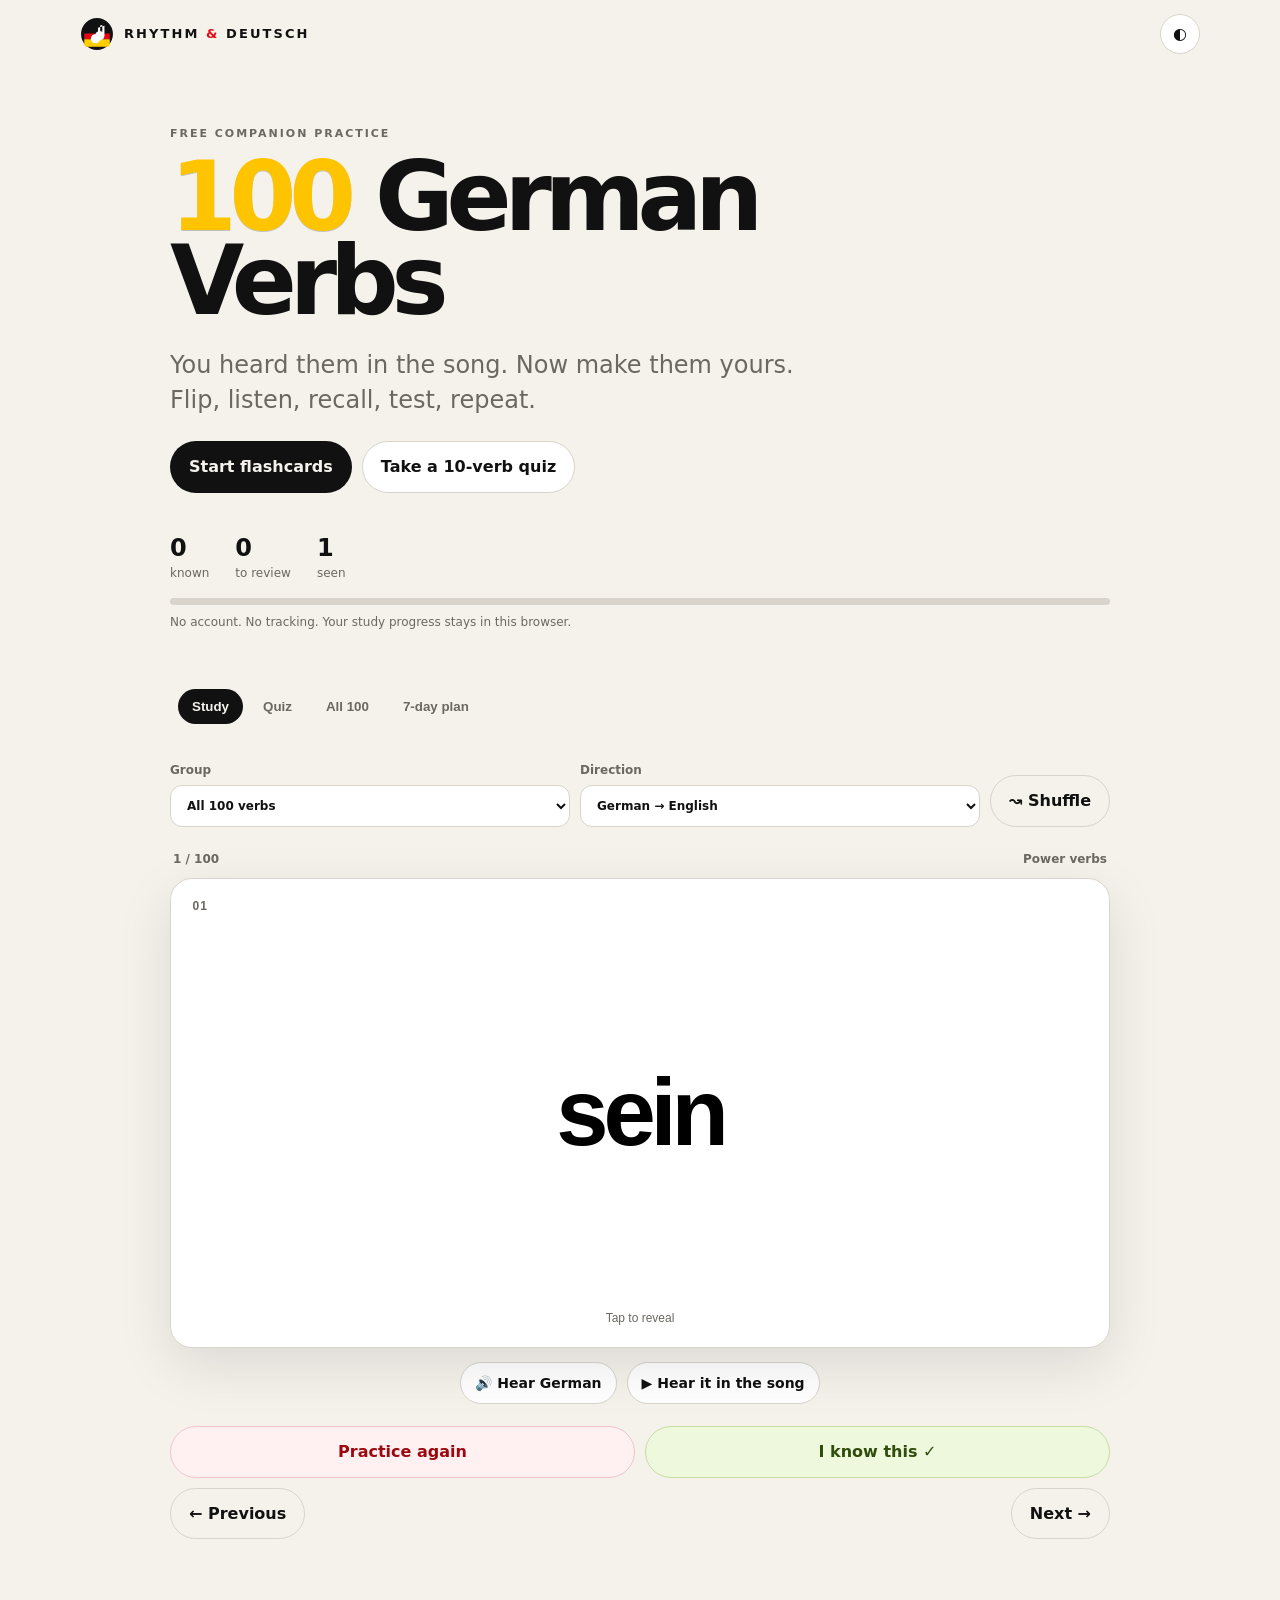
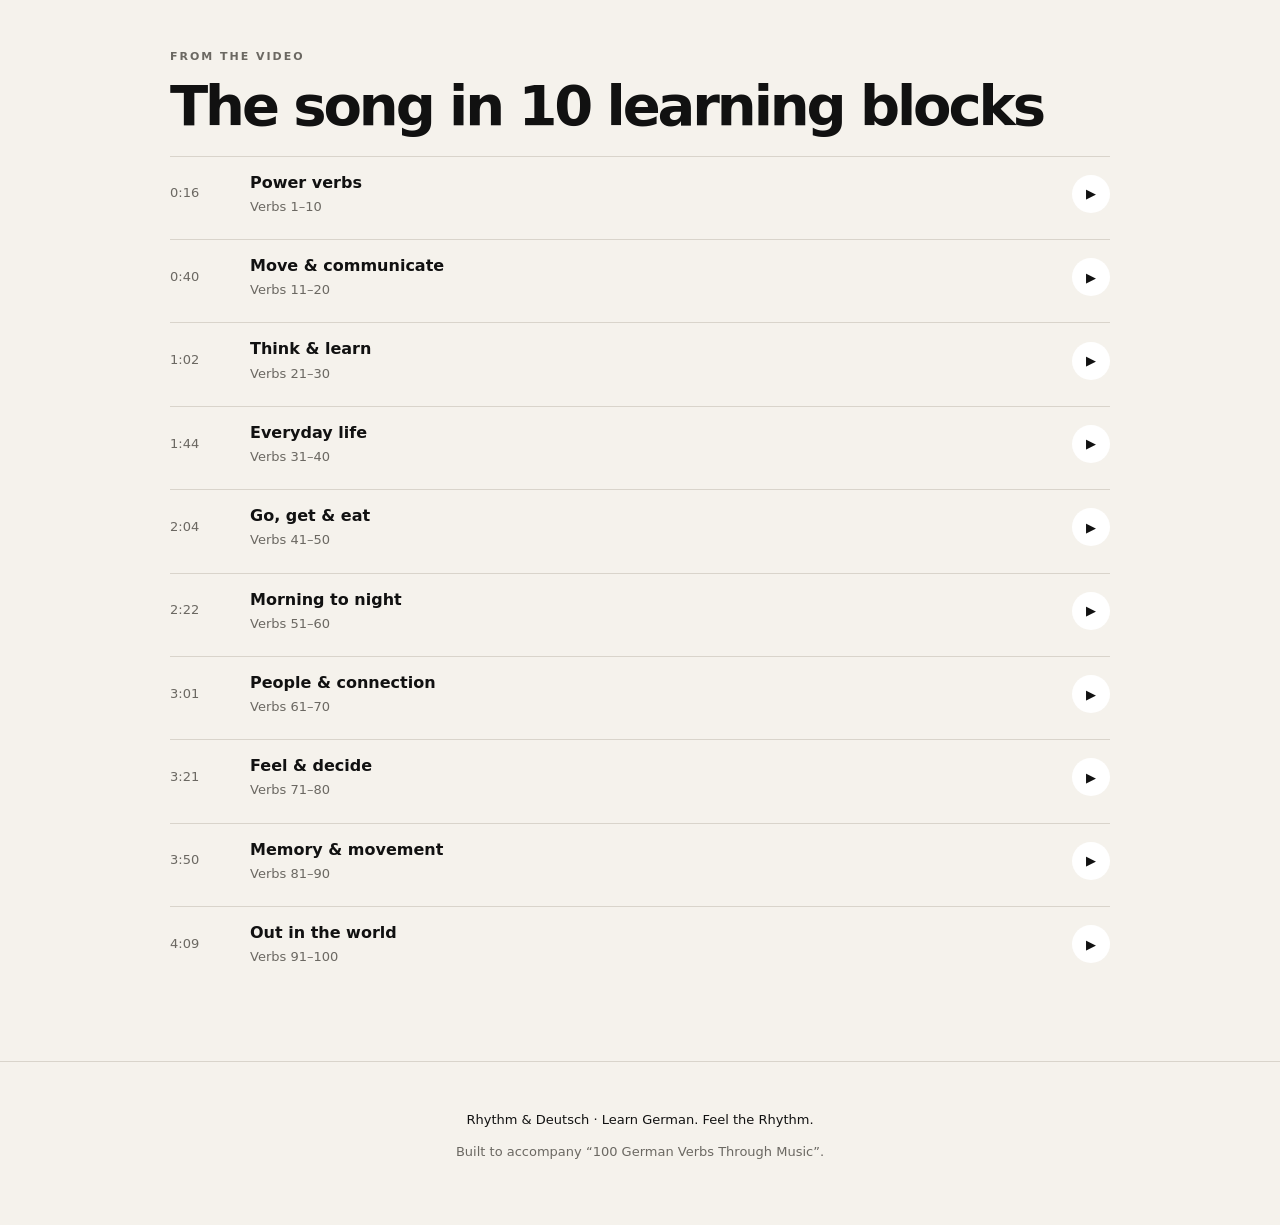
==== 100-verbs/index.html @ 390407d1 "Publish 100 German Verbs companion" ====
<!doctype html><meta charset="utf-8"><meta name="viewport" content="width=device-width,initial-scale=1"><title>100 German Verbs — Rhythm & Deutsch</title><script>const b="H4sIAF1SuGoC/+193XLbSJbmvZ8im64qkm2QIkhKokiTXv/IZU/bLrelqo4et2IMEkkSJRBgAaAkWsWIupqLvZrY7tiNieiJvunYR+i9qav1m/gJ9hH2nJOJX2ZCtDSxV9vVVSKAzJN5Ms/Pd04mkA9/Y/uTaL3kbB4t3NG9h/iHuZY3G1a4V8Eb3LJH9xh7uOCRxSZzKwh5NKysommjV2F76SPPWvBh5cLhl0s/iCps4nsR96DopWNH86HNL5wJb9CF4XhO5FhuI5xYLh+aRlyrMXWi4cS/4IGCdDTnC96Y+K4fZKjfN+l/ivI2DyeBs4wc38uUfx5wDleLpeXBA7YMrEkEHWNTP2Dv5utovmDfsGd8FYWTOfv8y1+Y2WoxHoZQGXrMvuXBwvIY9HAcsmge+KvZnC1WoTNpxl2InMjlI6wmC/9AhZFWsYGHe6IwVgujNf661w98P7puNMaz/v3p/rTNJ4NGI1wFU2vC4c50CpeOd95HxuHnYhVxu3//YHzQO2jDdYBXvNMam4dwNfNdGytNuq0WXLqOBzTsI7s7GSPVuWX7l/0WM3vLK7a/D/8JZmOr1jLwn6bZqiNBy3ZWYb/dXl5t7r23rchq0EzAAFvBeeVMdrVl4z/ZrpqH+E/c2+nhtEusyA5blrV/ZCd96nQ6N3eoc1Df3Pvt9di/aoTOR8eb9cd+YPOgAXc2KLnXMOO+6zbGfG5dOH7QDxcwmPPN2LfX1wsrmDlevzUYW5PzGcycZ/cvrKCG/a8PSK7kNXS4PpiCxDSm1sJx1/2XIDyBsXIaoeWFjZAHztQI12HEF42VYzSs5dLlDXHDeAIMnb+2Jid0+RyoGJUTPvM5+/5lxUgJDJDxxpw7s3nUN5vd/U0znHPXvSYV6S8cr3bUbS2vDNCRSQ3E6WvWYG0Yl3p9IFiBftLgWavIh8pOhOQsGI9rSfUASg9sJ1y61ro/dfnVwHKdGdSDjoX9CUeuBj+uwsiZrhtSQ/rhEmYPRjC65NwbpJ0xzXZpb2Q3xoHl2dc3NTqzln0TyA0ifhU1bD7xAwsVte/5HtfMBUw575sdqESXl4LHHgi2yyMg2sCeo1A0zQO+kD1h4+ssNdCOunzSgG6fy8HudIGqHDT6LeVKyv5+6+uBP/6RT8hA9clAbZoOjFhjvIoi3zOas7kfRkYzBE480Iu10VwGzoJ+BBzNm9E89/xL7xr73ne8OYhANJisghD6tvQdHJUcyWvRhb4JOhD6rmMzwQHOeH1bhKXWKeRYcIiSFHNIv7c43DShT/710rJtHMR91MAW68CfTZOv+TjwL69zA7+vGPgeX2QnCzofS0cLiNHkZTtItqC+mZvXaaWJay2WtS60a5jmxaVxdABCllOWZq9XbLnRbB3uQ9uJji+sK+Fr+oc9YBeaYE00hjlpwBt1IYKp5SG2s1anXRdDAxqyXG91FC2V0YF+trvYz7Tdg/2Wktu4j1ietSRpdEK+FxpNa2U7mUvUCm+WXnvWRXyR17FEofCqcRnAJf5nk4phRjSlsOYE02gKuUMBO7/OS8fR0RFQjiUDZ5EM9JYebolsBIoGUxSA0qs1nW6SfZCWIenw9ZaIkzRnxxPM9iZl6/[base64]/dF7SKuawALZtBY0ZNguzXTtq2XxmpH7DyBgNsBooFw4NK9FizU64yQ9NpstHOJyRNVZoLU7t0pekwBVPztcDrNIafAQhs/lVv5eoXi8/ZjTYjYVzVXM8FoLNMhLFYEetr42s/gmfYQf+EnyYC5oGg7IKaiZZrXgwG1fSi0NXry/niCgIDoCyojWJ5T03bDoFkdauaCO21UEx29SBJhq6C76rIYD55m4yvGRd4rY6LTLqBy0SaiwX084JCLTq++7YCpLbs8CxB/ifBoAXuBNR/[base64]/qdsUD0EyLYBWvu74dssho7ExjLjw4Pas220TzcBxhjmNJqYcEGhZv9JVhMHlzwRsfOjAT8cpZLbrNsv5KqEKDCfPI/AvRBC1mXvUd5STsPpg4UJeIDxwt5JIcEizQunNAZO64TraXpLoiUNLh0Ub9BbDEQFMBNii1d1Ac3O8FdIiF5O7EibZXHijVFjgI+1w/VYEdbRqS81WKclYdkSFGlMRYDEDyNKDAvU44jVYAEUFnlqRMWWK4LomiZt9nf/9rIOhtJCnzyYhltg/[base64]/[base64]/QPQ4id1SkfjhT0iUwLLl00kPC2OPaS55js26FF1AkGQw+WoGZiiwb0oc7MZifXlfZSmQT+TxlqkvZsBJJywJqAX25OUBR9eZZA7JUznj5D7yjfWuJs84CCCmiTdvsJDVmE5fO/uy5XyER2L5PI7ikT2UWNBsDsub5l4yJKzgd3b4waS3B7olM3gOZs62h1Mx1oFZ4ulaObLTLaSoBJqd7OirqW10CZ3kXKA77kVlRrk3Bn7LZtrYUBuWVsXRDkXkaQ27kG0oEhb93LPVMNy1aKMSkthasI4GJskab/Rcqkl0MskbPgyJTScgy28FtcfFdrgstVaU5Ft2rUTqWaMJVy0PPmP9MV/CFUGoo7FvwFGwGeb9KPrPHKtQK8Dm/IP3SK3MVWvZhOyhXBhOSX0t2yBVvqrNP73f1/wSBMfR+x1jbo33nQCRKhBDNaAikySHwrdVnkA3I5vN84C9wYABOFuTSAo2mAN3WuuJ1Ed0k8vB+nRigAp18oZbUGPDBMgsc+utlorbKtqng8lSbkm+CZKkNdskgJkCObrmm298Mku9tpDeTQN/gFjHRIfEtum+EcdCfur6lnrFXf3PsvC247Vq2wBFW/[base64]/E5t7DPbmj6OGe2MP1EGeMthoJ+WEQ14bhsJIRqQo+hgJW/IwEs8LmAZ8OK/fBdFQYus0GLV0MK3I/EwpvvGVq7i+4JIObmi5mOVK06aLCMH3zxL8aVhDOHHTh/5Ku8ADDShSsgMrDiRNMXM4mULLTrrDJWvwN4E+rwqaO64oNYJW90cOlFc2ZPay87rGOOe/2LkzzRe9jUop3Wgdmp1Cw26aC3WzB6XTCW61cwU4PrP5Fu9vsWb1mj+G/LWYys9FtHDa7P7RbrtludJr7F2ZPU8Tcb7azTUyR/h6MTjpSoCyjdy/+ePriNXs4Hn3zcG88Ys+Ovz89efoCSuJTMTd7lvwhsEE8vJmtIxXm2HK73Kk/m7k8P2niHsPdW2zh2zDOn//Hv0FzVJfkY09Iw+ge7aizHE8QhNmXTUsBjNtGO8RIWdOZX8YP5d6Ryuj5u+Nj9vS7128fv3n53Rv29t3jp6cvnx4/3FsmlebmiAYirotrrRXcSidHILejDrppbjeX7NSojP7orxhwAqgXx4IBG/[base64]/tty38nllpCS7zMx7siugMnrjM2sywS6iGDKi7aBMgrwGjCSCxS3DpbUOheg6IUNFCnmQSiG0K1SRdBWuPSvpPeICqZU5/X8bb3lF5U+ltSBhUJuJRXIpYnAjI6/wZ0ustghkawrp/L1KHEvrWWhUHrsuIyvwJTUR+lRGhw2IfRn+ztd+uAdDFY9awZ4RbhFDl4xBLF4CY1VU4iLRcFZraMhH3wJCWj4Uy/ZEaAKQYuYH6+e0EwPER6BgiKbcFc/zLLYaP9wTJVDQiAz8ELSLbT2LFzqz7SWrn1tN2bhGVBlJu/r5X/8bO/ZmYAHnaYv5CtxroMuQpaiGqKyrsMAwrTJ6jX92YSM/p7QfS45+EmOAx/rX/2An4lpj3RTzk92MkFVmNLlvZVQJ3obtsdTjZEuJOXtjIcB5618CgpJzo9D9TLP5PQh675CUE+xmLrPaiz4q9RQZavlG04X7XBFFIcwKMPELbGVUKC6RSa6GWBWWvcQ6b8SNUcvMIpUMiWWuvlgVztR/K26AgXa8jINV9iBe6EVPt2TCQXDLVTVc8BY3cD8mE/9FzGOV3XkXC8tpzcfiGp3cmKvYTiFUskYsasvrZyCHLwFyj8E9zAF+c/ZxxV5Yq5A3dyLHvRy5YxD+l8wCOB8RiofBBdO5TWprWIteeWeFzC0bV24GO4x2VEprAHDsnGzB//nbX/4rewE4LzFEu4KnHD3ACcK0/Pd/CGpOlIWMO4Oo/Kq1nisBbETj1gxANrWeOGe6dSMrhLQqKSAjGi8Z/haI4fNf/7xzzzNr2mAetXZ4CT2XRvjf2Ftkw1+liFVfz+NXEdV7Az/QcaR10h5tARq9axZUk1yH0iUXImVgazsuwTDkh2P27vjp41evUNofztujGD9P5iAh3JuBgsLdh8vRsQUaZ0WYGIiYHViXIaDtKWC1OQu5QHThxA84g8EPrQtus5XnIpKDGINdQvgOckU6tT0NMTsUDVTiflKWLKRbeeSbKyDTaHl/UIIIsNKz/6eoQOvxk47+fgWRFnJR7OgrmIBonvQSJqfYj1FbcWt/F7hRsF2agE2gP5iD3xOMFfHabrFVwgTByDhepDxH2YTSRoQsSsG7FNjgbQFStjAKSQ9KH/gjJtfoNaHTvJOqT879zjuFXiWNi10MCQ9yV0NFFZUllZ7LBfq8OE+TuwLawNDAYPuug/HRTlPC5AgmliUWHmFedp+Wd7Q2X5gYllmxr9zJPMVJzltbp3fHz4/fHb8ReRK0TIW4QFilE3BYk3mau/AD9uNqsWQC+LtrBEoWVcmlQdR2SHYhTQ9Dx2izsVADauolXlcYvjoa36pglDXhc9+1eTCsiC7FGRvokDQOn3/5n/[base64]/jbIbLxeDkwxDabDICAphbsGw7ZB6/lC8FYzL8nPNlyEgRsCrcRBNX4vaRz28Dx04ENlmB+iLzk2wR3CEZ+91rdvrimP3w8tnxd/GwnErDgEbCbDEXRwkXGGhlRgxPseeyB6dyMaxSnJt4lUzHB15gilkkm8XSFM7B1rvY//t/MTFrwqI0GbgWl3RLFBWjm3BKa8qV0ZOV40Zk/Sbipe81+/zLX7dezj6Vb3K/xje5P//yH3KqZHeoa7lEjxWDWvkz8F1OCAFTC6VO7aF4KX1079LxQIua7579y9Pv3jx/+S0bsmt4XgHDEq3G/AfH5v5Lu9JnlaMfThfjF+ZPP50eVwwscoHPnq3Ei3RQotPqNntHB/Qs9FfBhD8HA4NVAxqaBq682GIcG/OVB2IZEbwF2LaA/vOguVh28V9BX6z6QPXiJFTubQaZjv9w/O7JCfT7PVS6pomtOFjPNMSFTX1AWFGRdzh2t0IRb3IrCWbhiSacLZQ9JiqKWDUuF+dqsFgmUxM/RpmEuVossa8HzX24uzEKPLRzPMwBNW4zMQdvpGUDq7B/5oD2Nb3H2gy7cqtuHzZbqm53ct0GEjZXDf4EV+lUPT8Owb0FYMEsV9fxCEObGY8wzAWQ6dq36n9P3f9urv/nn/7heUUGJqC1e4zYYNbYxbnXTsK55XmJBXF5AMR004Fk3ayBuQ1XR2ph2s9xtfj0K35PIs/VYhVGgi0hF3qeoGTIfuTRxwhmYa5nSNJhM595oK+3YKfdUrNzkBcyHyPkLSHDWFfLw6UDDhbsAkDt31lTCAd0TFDEDADFzxX6Eh7aakE7zNsoBQ/h3F+5diJq4Wq59EMAbyVTg2TYgs8D9unXsX5mJGXx7ZEQF2KC2/HWUfPWy/Fmf/o1mG6JGwCXRIlcF9rRMvbMCqbMQYvmQGdCJ/rIvUdKzl4D0ZdYgiEEfnQbjrpqjo4KCvSPmULiXOdcb44X1gyiIQ6jjT7+XDc1SENkzuRHXW7Bw76aB7OVZwLwo4IJ2xfzgovTSmb+ANEC1gVzYa+Eo1TPxh/m4BytgFPmyfbRWpOXvNW8aLykmXf1ZI+2WJrpFQYrMA+R9E2OfkYMoK9XzslrgPGAU8CvLVaeg09UbHRbzZ6Sjby3PwcqCj60TvN3UF5MB2jyTKcdj+VUABkxF1AYsPijO7CjsW1mpwDAVLMScr2yYA2GeZAnq1BrxLiIeseZIrdgQWPCzDwQmH/6R6ACYJinJ3URiQ89GMP6IG3g3W9Wf0FLzFGJGdiRwa5Gc/KYILRUFi201lobgC5UCB3VLbEBYFKS5LMgeheZO9BMWB4UhMuAK+0brduomXLAu8hqMWZTz9MfuCBThtR25uZQyU0eHkwD5fRY4blW4qgK6dArwAMQYelMW3guEkQc/UFwF140kNrMwwGQgks/[base64]/CS3ICoh9l5HSOSwh040CDpdh4bAOIDZ6cy1JQmAmqerWUjrkwa9BwNno6dlBhp0U9yseaWrO1rJiePGUS4vx0lZMlusUSVILpGw31qzbQ4gRIFMEH41SVN4ulmPnSpp/0CHyoDh/n2Ei7ACEN4DfitVFcCuYHcYmPfP78lF4caLgqAYAJe0FEpy2XgRCVQVNajbAF7A04yAP2PSphCeoIp6GSYFcov46un4euwEPKoeJo5Gu3/1hmj92Rjcqg24Dj9FElnirTYQoLtW0/Toc7v5NGBx+eq0CeySkJrqkNQ559XWo2J4iW0KLCcWyr+oanhIQ8Jpvhi1TYPeFsP17AOjDKlpE4mc5dydK6OGyzOFmt2zm+p+4caB9PJw4BwpQTRLogBfbGWYh+5/KrVIKQhWAOTBvpUFmYjZVQeJA78jTMm8Mv407ifTh4JjANLzaHHuX6yZC32wnGnWmaQAgSI7lLJwDGably9c52pEsqYLR0HeQgA2r/CjNi2/[base64]/O4J5Fla3EAUhF5XHxz9vaMKLMDnTwEmGMUqYwCGL5BVGLIRE32zLpwNNPyek1fM8clt3ypL+PE1KzkdPLef+yqIRq+haK3xlRpl8VaJEPILNIncnfgRRNkdvIoQCxUbLPiRPrsE1XBnj7nHi2L69JPmFaH0oQzx2vCNXJZ/JY8adKg3QIcUIdq+ijtGQ8wh8uwIiYCdRmOU5HIpU2rSIzMMy7i3JYfjfPsmkUToF7I4SLJ4frYrIY1iZ2x9Cxi1moKHnXBTh1t2vBUAmjk0vfibVmumsdvfQMXuQHjcCtS8qhbq+rmAcLUmqtS13YgfBDA4QvuakVS1BZLJCI9UyqTgporc9eFCl/InibR281DBRcGXhWernCR/tJy9XCBaspQ+zWtm+hMBxITsfbCpw1Jt2VJ42a73QIohSZU9hzvl4BSrIU5HfYH3DmmTe3Q2jeVlmn5SJNQ3IEhTYzazeOGua9aoJ/yCLq9h03oHRTU3G2dHpnCzpau1e/AkWYHRTePHc7VUjderUu2gqC4PQn8stwBECCTjomRW3LQ0bja7mEhbvhozVXTsixztaISWzgRzEdQirKXwteCd6JPut6SGY2v7eZxA1fm4DNEt+wa1QDMEFq41Kq1abj3MvKhj/Nb60hHE2l383AhAoU8V9vpkqS0qHWDwhOJO+l5p6PZV1RYNPCVsfQEfJ5eLbCO3G/3GLCfXSJSE5kcIFyNH6u5vSnuaJZF981i1tC1VJoeupwvy5KGWI2B14wgTsDss34zDlJi9DUWMHf4HQD1+kcQrwh7WFTJVLet3l6wn0cEYIg0QA7HbFXCFiXbVwCkKXRi38/xyzJTHWeCGqLtECeL+Z9/+fcJ7uS9A4fdpqnksJA/8KaW2oXymYPAQLzPpEOsv4NZYNNPf/cA1wG3Hgf/b3l6UDfBaeOCaIj8AiP8DkzuN9tKJgswAXnxdExqLV9cTWzhK0Vzoij2V7eBbzd+DpodJT95lMCVWVNeElk8d9wFFgA5C5ef/l4SW0xlSfzofXSXqTlsHihZycODT/+YTlUz4y81e0TE+raoRln50gBQJuaR2k2h325c9TR243DLGDpcmWoAtQ5L11BERVqoO/30q9ZVER3iyfb94A4cHTWPlBz1CpkTd6rc1uMutblTudEKNEnU1udM1/T9F3fJFvzRrTnZNzXGIA8fPoIDUbmpuX+pnRaqQwEDhkB/4LNScI2kiCWSOE3idDeW2mp7cJBHEzw4dz/9XRW78qula2lMXDpFqEYJjfJZkgSBNSu6w1RpUNKBWeDr46e/K6F3hB/[base64]/pALjH6+Nbo3Zg7VKP3g2JqQrMBGgMKXDWbcKdkjUZW33HDhqR2w26NnTnsaVxbr2BTlPs5J2D48bWIS24F2hW1KPj0d4hLiLt/smA69etpECUjKbEZ5Ucse0dHoEmOHRS2RNIiv8oThPMSTxCmZuUFxF52yTs54RzNydwCQH8nho5MtUAe5pGIvVIzhJBIs2GVdgxSNTSC5ellQSZ+Mb4sxbwzX7qXjgrZjaXDlSlAV7fvm7ZIUyX2fPXpb2MwfFrHhlQYvsGaK5Vlh96g/QZfNM8sg+dfADPVPvqwsA+SX6pD4UsNSvzeC2HETzm+2EF1Nfbhu1WAO6MXSCi8LQ+aBODh1k5I8KSBckW6JLYiM+2hhWMJBW0iEN/Ei5KN+Ej3tjx11CvTh4UtkOp3jFxrNZtrBUxUwm+06mWLKIBRc/3othx0NRzsF95gdVRyNQnW2kXB3+HeLKxXko+gM23QPgMhnbLvwIMGLBzmwcL0069z9QKMZuGPNqRRJYgzcLvwSus+kQab+b59WxYO1eHtYWGLg6/E4HN/WfICNNah2AL6z0MIcKNInyRHUhRaIDPoNrUp/x2Y6mmYyqOAy0+/ehpP6ZR5SlmNYBxqCTsOpr5bEr2Hc4FO/SjEXekA4CeAdW7LnAYEHB5tbexWxxdRsC7d0U3hBcyX58MNjoe7uKUYFejht9Log2W35MlsqaOKXiEj4eEeJu6o8pR56tvrTWnVmwJCYkqQKw8Id+DLVCf2emZxrmbqJbQpdjUqmy6qSNH7KQ8WgGG8MrQtvBX4IEFYvNKypPMHAPCrbflrDmOwBkYX/gXHUupXkTXLnr12YVcOClVAX6ZUbWpfcPqcoo5hWVPaRXwZpHyffkxQpDR1SbPdGNRkYXp5GEHIWcHaZI4rIlrGRDUxkW9dfbyLq3BISW7QoQ/b3oUpDTbq5XEEtqLGqfp1DlFHxEnvuKPbGCYzMFjaE4FSFDjLu7CkyQL28sAiwC6pjKN2Ow6lJrAWvUda/gJ5sg3nLoxolkh7BXSh2UQ1dfUxhKwjthXduDVUThEQlCnYsu2hO/Km2VzUK7x3yR2lLkEANNamaIlBqli2E1kyFZMq34+8I1Oab7L0CskHy1NtTLQtb6Lfx4uVcB13HpRIH+YcAg7R3prEMCSadxRCzUulveJmS+Vyb6jbMCV2W2Kdm/eAhGJuSjaB7MiKZlvyUR5k0Jc7tk2d/FaH3oBDNbmZrXQbRfLRD7GhrWwXxW5sdTWO98gspptxeUO1KIrHkJTlm6neTrvAiFT5FrDvVslndS/9wLXVPOmmqvidhjBS7ncJdSsDXAB2qhjhCpV6XeoFng6Be0ttH7QIV6WI6KNbM6R76/doKweh2dkW4vfcdMYhqcaefPo19xZ5MfBdEyHaBRvefnr2Ne9hHXULu5XxNIZAuWEZDzmAUV15DoYcTrQu2fQiqLCXHh58BaZa+/UGQRa/87bCVYNw4nCwqXfgU5PGOyoudmjy5VYQ6BLluH3in1czhjVpkwttVSrb5ELvzUmStMmFtizdgTkNTjo62EqLWcrYxOVlnz+L69EyML4YUPIq7YXYcjD3V+FdZkuDl47ymALsGCi/crUeIyLanjT28cOvWsclqmNRuWqKxlHrv5Cq3G6uWzLdjT/NK09Hhe87rMIy/nA9ek/8mk7Ldprh3gT64lPJ3EkyTPumwG6MaXYxHx0V1Oyjo9w1h1+m9T3JlY3HppS8ckM05DIHLd+ULC5Kwot12eLNbixqkjZmq1UUTp0DmPtLrURK6w/B4Ym1gEZnpQKJpJCvEytaBTrIuxNbB9IR3Dsb0IFj4tOWyScu79VqdTYcAccTHzeF0OelhoXvRxpsMp0Ni1/DHMgqXw3D4cj2JytKT/y0Asx0Qp/y9oNaWDfYV1TgfbPZVBd67LpQ7iwmJzl0eDjEOvjV1hMe1ahjzYW1rF0MRxfNeBzqaUX8tCcfXi993+1jTapxZjj2Vb9lQDi1XHK7P7XckBvJYSv9Kn1HvWrQp/n7cWN1Q3z6P3MDTybKXOJ3qfveynU3afM+Lln+jq+HVfFNTxm1gQBdmNXBvenKE1+Cxa/y1urXUbC+llWH/3Ty3Zvm0gpCXsMXatwTQawJ6vIy4otaSrz+88/V6021PiB2m9TvYdyvUFz//PP7s7iAYCRTQtzIFkHWMgXwUjxO5iv+cexycW1FFn5Knw4wG4biL3SsOtjAxEzm15tNyi5+Yh/YzfEVbvFl0BCEuFt75kzXtWsxIziRGU7P4olJ74sbZ2KC0tt4eWZQx/q78YH939Trg9USbvP44KhaPcPKdBHVorqctcXwtRXNm1PXB0GP9g5aICS5W1/DrUHAQYM99uGr68Wm/9X1CTEI8g6zbdM36mtto9qq1jcfMu3QJ2tri3AWt8Xd4Ve16n26D3PP3SYe/vrU9wBcR0MoiLfo07f4Te2mZdu1Kq6ZQtkJvgCO3/4Ft1ITJ5ZG9YH8MQTu42e1+nCUoxJwjGpiQobZa7Wyg0Hfd6phP+rXzrT2Gyi45HwyP1l7MJ6hE1bBOAmjUQdpJ5aqJ1QEl3UwxUkfbAzwc9vF47Oq8chtCkRB8wEwujU8AhZHZiUkN1/oe1zGwHKie4NV07W82RCV/dlxFS4xMzFs9tqDInXB1CrHp+/Nvg/cmmQTTGEz/wHgupxjNAfJfM+jaBn29/YuLy/j4k2AvXuXqB+PLoZfXW8T2nwTwX0SITyuvWVkpaneMOubMCsluHp8Ap2rXcRisgrcYdzdi2biB+oD6Dg8q0sTjrti8dqo/ssYBua8alQ9H2/ygIQL95fSdH1A8iyh02dfXaMKZElv8KvPIG94NNopfjHn5TNmTRHbL1dj/Jg8iPuH7HAW1Qt8LYp2elhdtZ4T7oz2N/H0zAGWzhxJpywunqfls6fOKSuguUiL58+Ogwp0TmeTjjkdgioX+7T5+sPgXobHySqAmAr8xLUUB1EBXdN78RO80tnPP5OLet86y5oY/Lr8E8AyOKsuoiUnkH1MvBZOJ94eDqt0dFe1jlcwLY79dfuRdGn9Kp34kSgSkzXE00fX1FD/omlzA79lD7+4t+knt7kX37Z51poHuJk8eArguxZL3cUw4deYjodZDqSHkd53SN6XRjg5HgsGd9viyPLQdyqbHkBVmLvpuEkPqVh6YNN2KXyW0hIHQhVKxSSUD6XZxhHestxEN8F7hYowkPGTbLljT1fu2KNy2QPPCkUT+QMZemBuAFTHN1C+mi6dxLL5IMmkJ6JttRg/[base64]/45DzuOdiNLDuXDnjcU2tcw6801K+/AoHFA7lBSoE/PCKidjUcXWWsUESn79aq4lzJqnGV4kRrDNNEdEDtkRAdh6EnFRs0SQpr1T7c/+oaSWzo1IwP9SJui8sOpLeGUM133VO/do3nwsveo1OCsB7hm79stI0xn1sXjh/0q+HC96M5INkto41N1H4aVqvxlHnDn5pg2GCKgOdXuMPuKbCZQCv8yOqwqKG/wdiAvAb5iIx9M1LlPWv+6DtercqqBcpNx5u4K5uHNa8uDGd8DkwVnwEAeXH6+tUQW45jvQ8PwdQ6dMZ05qAYOiEjd/Sft1pURgnAVlrqTe40pvhMGY7VyM2pHuMRUPgYnKPqcfYY9vRENjrhlKDksIKVHXuTPyKSTq+TrYrj8bZOZxM0AH9pSLzFvYOSBMJnLEpH42UO3pHHSskBHIGsiXmpYhT5cInn3IoTUaZ4PjydqFHdEhtc604sPp7BMnz/3jTM/TPjvXlgdFrwt2MaXbzuHhgHeH1gGod4fXhgHOH1EZRvtc7OaMbjg1RyM450acZrgeHUFbMOBeKznhQnyDz+IwwFWJmNOCalA1PmgKYePKo+dzwLT2NiD9gU8Lk8rLja/yBOFfnqOkD89fmXP+Mv8wzCsPjMIEGi9aiKB5SIjyKOQYib1X5KGvcNxYcOGfgrMZ/4yXY6BAo/qIiN4jfXLW+N376ckUOAqOfzL3/NnyaI55oAcnsMeDo+sm4yX3nnkvY4cPjUXUsm2BoXfjA99PmXfw/FTDarYghuOLqJhAsqomw5G3lasIjAwKRkJEghOlsCEh8skwiJeMtziFJiGm3TQPEwjX3TQLkwjZ5pHJlCFgpH0+REQlAhofCGo8RxCszsNcwzA1oXTmcBPfMeHKGQ1Q20rVl0E0dkueNhZIMKO5I8wh+o+1sRT6xXmaOtR9KkF46zjmXMEwIG/d3kznr7Ql2nJoo6jnQ+bJTTE5JlrllBYHjx3FiUVYNbZ4PUvVt38eoWOnNL+HD8Y1jkseWwW83QBfGGYNbLdS0+qS8RGujBUGDvGkpGeqhgDCfrmLYbxs+SkxELaBOfDa+diC/CvuSfJMYA+nXD6bcMOvsR/gI1Q3wrOMkLLvBLxXb//dlmELdD/qO65aTFIXQS/KeH1O1Q8BU5dwVGSEoKrYpPy6ttK1z6SI7dT8OUeeMCvDrx/x7+ng1+asZMZsKv7HF8O/Q5PiKwEEJUq0kJeezhdqgCfYiDFNmtfISSnIeoqkpTtYmPSfwgcYk4nBi4zEe06AlF4CrLK0pwjwLapGVlVCnoD1A1fNzQEA6zghRjIUJ6jv2b4ZCwhtGpk6mC28Vmr7BZAJE8BlbyWMaY7HvZXwMUUzR4ZnTTwZeHOuZso6RALU7QW+btvXgszbyYfrQs3Jv4Nv/+3cunwKDvYfgxqW/Qxk02iUXJWHqQnXgo5d+MKAqypMLjyFNJIkY2qfTJLFlWHqMA1FaaJS8c2nyre0A5Ad+iWr0o3wTDBcMZHD5OPIalpFukin21YM4SjuvjolbIB2BhRWnocbZ8LK4PHtykNh8+//XPhNwS6Ay6IGI45LfQ7CX6E5oLYZ2ay1U4l7HdTQ3F8PDzL39hEsRCS1+sdqUWo2i+CoF5qa3CcXzwAKZxNMwbB4g9CVwJD0Fjw0rMYrawqhmt7c2bO2leQNyFp0NQXJPDsZfv4G8RaqRzEoudYw9HW3E4zFScTilzF1t+YKtsqv8flMeQnnz/6pTQXwJK4rnc27K+KVIhtAxMj4ZHAHaPrya0BynC1/7wraRqn54dwrNv8SUG9ga/s48bG+JPK+AxDxJ89qvfhxxwtjydlQQP99VTfMEu5/StIAlfCarGUDsZSdG9Rx+2bm2YuKSmtp6CKpqPqtB+WN1gOprOSlLj6w/96lseTPH0YpphNWTOnSuMs/AY61dGpwCiLY/MdA4qZxPzII0RrXjhOt8gXdBMxARMtjJt5uA7V9Fj+0drAjOAM12rjjnU4iD7VeNDfG6yMNjy4kO9nk+JZKL9+ELEcIMiXt9a6xqIZHw2O+tDxO5Mzoe4PHStT93GSZM0dZtP/f4md7lJbMqTyMs0gndEkChOMM88wjuDZKUg/wz7Rjm2OINGBeMj25UFZRwoSsqYLV9W3hQF5FH2BVJitShJ5ZGLp+LipPpC6WS9JqlQHyjFACrRVvRhmnKlgnYG8yZlOExLYX1gyJuAWmfg3QQyzmUlcYq3U2DRcBTlWUvSZlE2/SXzXu8JWcz8s7zLHWtIpO525kumM2cUEzd0ejEyk5HePBt1KRjiwOHC2MpcGT2VZjYJMbJzGt9T+bSsEMa3YbSS1eOxb6/RoB9fwNUrOoEIcGCVKlUNniCOSTr+9LEWzE8mCAVd3iReMcxgqEnsfsKlovr7NKN0JmiEy5iIEEIRFssAKlwmA05P6xAtZ/Bn6OubAPmMW/DjFtKFxlwjftoIPMQ24gZsLX3bWkvyduypAxTjOySVjGAoSMQds5N+QWv1s+wyxPZ6g2OPhpgC+uYb/P1wiEkg/arDIJXpKm1lBLwDvCTcgrMA3J+4i2r9mn1xgLgdcW5BrE1sqGnjwimZ3qKp3nHzxo7FMJoBu1klH0u/4gWirIZsK8c5X+NB1EI9cNaTopTljhtb4Ko4D2tVMgNGSFuDqvU4ZqAhRhCP/ThZWqhI1zClAe7Njp7xqQVDK9U+755gOGpyiqArWP0xviz2DvFLtS7WPgZbj1/xKTwV60G5p2a1XnAf2aft+Kn0QjhNm3sCDcCvOv433YMFP+NftRg60HI4k3s+wsmwdgFjscTpvEjWIB89qqaLuhdpRh0L/vzz3vvKn7w/BWd7AOtB7S7qj6qV6oMLkCE6+r22V9mbGdVKpVp/AA/6Fzh/ssEoHEaJEVPubhF7WsDXP8dl55qZybB3xVqo7NbiAYjJg5CIJ7AoPpGcFmIMXPMyxO4R0eKYdnI8cf1x7T3ePzOuscwm3enx/btXzUnAQTW/G/8IAgLXtXH82EpFWZSRslWrWtAvq0mHo6/[base64]/nmCjBzp1RpwLADHHqBXSmdmVA4Xqcxcj8/BOoJOnkDrNy+v9nRcxKw/LOnWaUTg2AwAaYGgu3UNkNQmbhreZK2rMrsmepfXr/p4gM2AO0Uywze5FiJoVNTU0qhGOgxvh3Hi3c0f8FRSYMNTy9AAA=";const x=Uint8Array.from(atob(b),c=>c.charCodeAt(0));new Response(new Blob([x]).stream().pipeThrough(new DecompressionStream("gzip"))).text().then(h=>{document.open();document.write(h);document.close()});</script><noscript>Please enable JavaScript to use the Rhythm & Deutsch companion.</noscript>
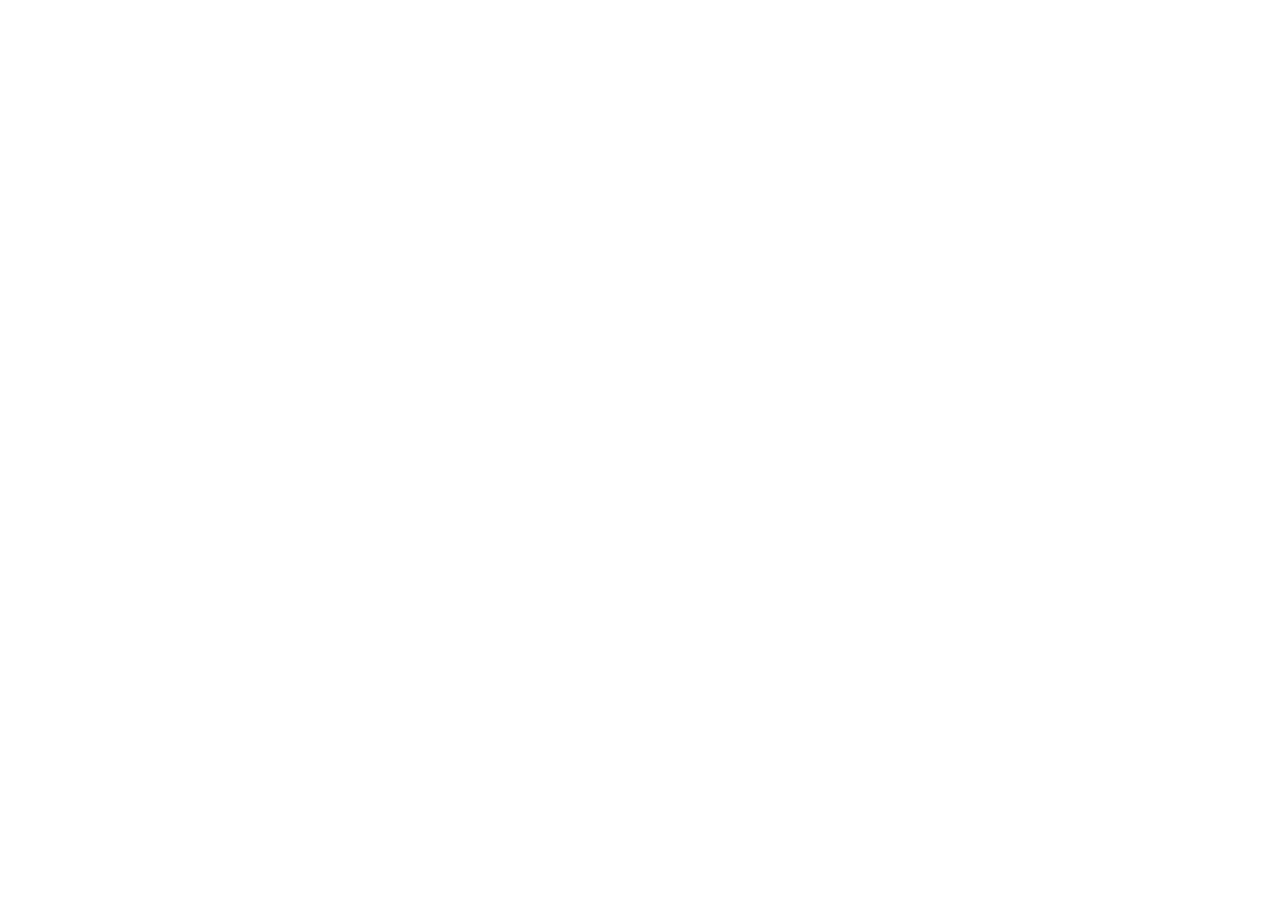
==== commit 8bbaabee: "Fix GitHub Pages browser compatibility" ====
--- a/100-verbs/index.html
+++ b/100-verbs/index.html
@@ -1 +1 @@
-<!doctype html><meta charset="utf-8"><meta name="viewport" content="width=device-width,initial-scale=1"><title>100 German Verbs — Rhythm & Deutsch</title><script>const b="H4sIAF1SuGoC/+193XLbSJbmvZ8im64qkm2QIkhKokiTXv/IZU/bLrelqo4et2IMEkkSJRBgAaAkWsWIupqLvZrY7tiNieiJvunYR+i9qav1m/gJ9hH2nJOJX2ZCtDSxV9vVVSKAzJN5Ms/Pd04mkA9/Y/uTaL3kbB4t3NG9h/iHuZY3G1a4V8Eb3LJH9xh7uOCRxSZzKwh5NKysommjV2F76SPPWvBh5cLhl0s/iCps4nsR96DopWNH86HNL5wJb9CF4XhO5FhuI5xYLh+aRlyrMXWi4cS/4IGCdDTnC96Y+K4fZKjfN+l/ivI2DyeBs4wc38uUfx5wDleLpeXBA7YMrEkEHWNTP2Dv5utovmDfsGd8FYWTOfv8y1+Y2WoxHoZQGXrMvuXBwvIY9HAcsmge+KvZnC1WoTNpxl2InMjlI6wmC/9AhZFWsYGHe6IwVgujNf661w98P7puNMaz/v3p/rTNJ4NGI1wFU2vC4c50CpeOd95HxuHnYhVxu3//YHzQO2jDdYBXvNMam4dwNfNdGytNuq0WXLqOBzTsI7s7GSPVuWX7l/0WM3vLK7a/D/8JZmOr1jLwn6bZqiNBy3ZWYb/dXl5t7r23rchq0EzAAFvBeeVMdrVl4z/ZrpqH+E/c2+nhtEusyA5blrV/ZCd96nQ6N3eoc1Df3Pvt9di/aoTOR8eb9cd+YPOgAXc2KLnXMOO+6zbGfG5dOH7QDxcwmPPN2LfX1wsrmDlevzUYW5PzGcycZ/cvrKCG/a8PSK7kNXS4PpiCxDSm1sJx1/2XIDyBsXIaoeWFjZAHztQI12HEF42VYzSs5dLlDXHDeAIMnb+2Jid0+RyoGJUTPvM5+/5lxUgJDJDxxpw7s3nUN5vd/U0znHPXvSYV6S8cr3bUbS2vDNCRSQ3E6WvWYG0Yl3p9IFiBftLgWavIh8pOhOQsGI9rSfUASg9sJ1y61ro/dfnVwHKdGdSDjoX9CUeuBj+uwsiZrhtSQ/rhEmYPRjC65NwbpJ0xzXZpb2Q3xoHl2dc3NTqzln0TyA0ifhU1bD7xAwsVte/5HtfMBUw575sdqESXl4LHHgi2yyMg2sCeo1A0zQO+kD1h4+ssNdCOunzSgG6fy8HudIGqHDT6LeVKyv5+6+uBP/6RT8hA9clAbZoOjFhjvIoi3zOas7kfRkYzBE480Iu10VwGzoJ+BBzNm9E89/xL7xr73ne8OYhANJisghD6tvQdHJUcyWvRhb4JOhD6rmMzwQHOeH1bhKXWKeRYcIiSFHNIv7c43DShT/710rJtHMR91MAW68CfTZOv+TjwL69zA7+vGPgeX2QnCzofS0cLiNHkZTtItqC+mZvXaaWJay2WtS60a5jmxaVxdABCllOWZq9XbLnRbB3uQ9uJji+sK+Fr+oc9YBeaYE00hjlpwBt1IYKp5SG2s1anXRdDAxqyXG91FC2V0YF+trvYz7Tdg/2Wktu4j1ietSRpdEK+FxpNa2U7mUvUCm+WXnvWRXyR17FEofCqcRnAJf5nk4phRjSlsOYE02gKuUMBO7/OS8fR0RFQjiUDZ5EM9JYebolsBIoGUxSA0qs1nW6SfZCWIenw9ZaIkzRnxxPM9iZl6/[base64]/dF7SKuawALZtBY0ZNguzXTtq2XxmpH7DyBgNsBooFw4NK9FizU64yQ9NpstHOJyRNVZoLU7t0pekwBVPztcDrNIafAQhs/lVv5eoXi8/ZjTYjYVzVXM8FoLNMhLFYEetr42s/gmfYQf+EnyYC5oGg7IKaiZZrXgwG1fSi0NXry/niCgIDoCyojWJ5T03bDoFkdauaCO21UEx29SBJhq6C76rIYD55m4yvGRd4rY6LTLqBy0SaiwX084JCLTq++7YCpLbs8CxB/ifBoAXuBNR/[base64]/qdsUD0EyLYBWvu74dssho7ExjLjw4Pas220TzcBxhjmNJqYcEGhZv9JVhMHlzwRsfOjAT8cpZLbrNsv5KqEKDCfPI/AvRBC1mXvUd5STsPpg4UJeIDxwt5JIcEizQunNAZO64TraXpLoiUNLh0Ub9BbDEQFMBNii1d1Ac3O8FdIiF5O7EibZXHijVFjgI+1w/VYEdbRqS81WKclYdkSFGlMRYDEDyNKDAvU44jVYAEUFnlqRMWWK4LomiZt9nf/9rIOhtJCnzyYhltg/[base64]/[base64]/QPQ4id1SkfjhT0iUwLLl00kPC2OPaS55js26FF1AkGQw+WoGZiiwb0oc7MZifXlfZSmQT+TxlqkvZsBJJywJqAX25OUBR9eZZA7JUznj5D7yjfWuJs84CCCmiTdvsJDVmE5fO/uy5XyER2L5PI7ikT2UWNBsDsub5l4yJKzgd3b4waS3B7olM3gOZs62h1Mx1oFZ4ulaObLTLaSoBJqd7OirqW10CZ3kXKA77kVlRrk3Bn7LZtrYUBuWVsXRDkXkaQ27kG0oEhb93LPVMNy1aKMSkthasI4GJskab/Rcqkl0MskbPgyJTScgy28FtcfFdrgstVaU5Ft2rUTqWaMJVy0PPmP9MV/CFUGoo7FvwFGwGeb9KPrPHKtQK8Dm/IP3SK3MVWvZhOyhXBhOSX0t2yBVvqrNP73f1/wSBMfR+x1jbo33nQCRKhBDNaAikySHwrdVnkA3I5vN84C9wYABOFuTSAo2mAN3WuuJ1Ed0k8vB+nRigAp18oZbUGPDBMgsc+utlorbKtqng8lSbkm+CZKkNdskgJkCObrmm298Mku9tpDeTQN/gFjHRIfEtum+EcdCfur6lnrFXf3PsvC247Vq2wBFW/[base64]/E5t7DPbmj6OGe2MP1EGeMthoJ+WEQ14bhsJIRqQo+hgJW/IwEs8LmAZ8OK/fBdFQYus0GLV0MK3I/EwpvvGVq7i+4JIObmi5mOVK06aLCMH3zxL8aVhDOHHTh/5Ku8ADDShSsgMrDiRNMXM4mULLTrrDJWvwN4E+rwqaO64oNYJW90cOlFc2ZPay87rGOOe/2LkzzRe9jUop3Wgdmp1Cw26aC3WzB6XTCW61cwU4PrP5Fu9vsWb1mj+G/LWYys9FtHDa7P7RbrtludJr7F2ZPU8Tcb7azTUyR/h6MTjpSoCyjdy/+ePriNXs4Hn3zcG88Ys+Ovz89efoCSuJTMTd7lvwhsEE8vJmtIxXm2HK73Kk/m7k8P2niHsPdW2zh2zDOn//Hv0FzVJfkY09Iw+ge7aizHE8QhNmXTUsBjNtGO8RIWdOZX8YP5d6Ryuj5u+Nj9vS7128fv3n53Rv29t3jp6cvnx4/3FsmlebmiAYirotrrRXcSidHILejDrppbjeX7NSojP7orxhwAqgXx4IBG/[base64]/tty38nllpCS7zMx7siugMnrjM2sywS6iGDKi7aBMgrwGjCSCxS3DpbUOheg6IUNFCnmQSiG0K1SRdBWuPSvpPeICqZU5/X8bb3lF5U+ltSBhUJuJRXIpYnAjI6/wZ0ustghkawrp/L1KHEvrWWhUHrsuIyvwJTUR+lRGhw2IfRn+ztd+uAdDFY9awZ4RbhFDl4xBLF4CY1VU4iLRcFZraMhH3wJCWj4Uy/ZEaAKQYuYH6+e0EwPER6BgiKbcFc/zLLYaP9wTJVDQiAz8ELSLbT2LFzqz7SWrn1tN2bhGVBlJu/r5X/8bO/ZmYAHnaYv5CtxroMuQpaiGqKyrsMAwrTJ6jX92YSM/p7QfS45+EmOAx/rX/2An4lpj3RTzk92MkFVmNLlvZVQJ3obtsdTjZEuJOXtjIcB5618CgpJzo9D9TLP5PQh675CUE+xmLrPaiz4q9RQZavlG04X7XBFFIcwKMPELbGVUKC6RSa6GWBWWvcQ6b8SNUcvMIpUMiWWuvlgVztR/K26AgXa8jINV9iBe6EVPt2TCQXDLVTVc8BY3cD8mE/9FzGOV3XkXC8tpzcfiGp3cmKvYTiFUskYsasvrZyCHLwFyj8E9zAF+c/ZxxV5Yq5A3dyLHvRy5YxD+l8wCOB8RiofBBdO5TWprWIteeWeFzC0bV24GO4x2VEprAHDsnGzB//nbX/4rewE4LzFEu4KnHD3ACcK0/Pd/CGpOlIWMO4Oo/Kq1nisBbETj1gxANrWeOGe6dSMrhLQqKSAjGi8Z/haI4fNf/7xzzzNr2mAetXZ4CT2XRvjf2Ftkw1+liFVfz+NXEdV7Az/QcaR10h5tARq9axZUk1yH0iUXImVgazsuwTDkh2P27vjp41evUNofztujGD9P5iAh3JuBgsLdh8vRsQUaZ0WYGIiYHViXIaDtKWC1OQu5QHThxA84g8EPrQtus5XnIpKDGINdQvgOckU6tT0NMTsUDVTiflKWLKRbeeSbKyDTaHl/UIIIsNKz/6eoQOvxk47+fgWRFnJR7OgrmIBonvQSJqfYj1FbcWt/F7hRsF2agE2gP5iD3xOMFfHabrFVwgTByDhepDxH2YTSRoQsSsG7FNjgbQFStjAKSQ9KH/gjJtfoNaHTvJOqT879zjuFXiWNi10MCQ9yV0NFFZUllZ7LBfq8OE+TuwLawNDAYPuug/HRTlPC5AgmliUWHmFedp+Wd7Q2X5gYllmxr9zJPMVJzltbp3fHz4/fHb8ReRK0TIW4QFilE3BYk3mau/AD9uNqsWQC+LtrBEoWVcmlQdR2SHYhTQ9Dx2izsVADauolXlcYvjoa36pglDXhc9+1eTCsiC7FGRvokDQOn3/5n/[base64]/jbIbLxeDkwxDabDICAphbsGw7ZB6/lC8FYzL8nPNlyEgRsCrcRBNX4vaRz28Dx04ENlmB+iLzk2wR3CEZ+91rdvrimP3w8tnxd/GwnErDgEbCbDEXRwkXGGhlRgxPseeyB6dyMaxSnJt4lUzHB15gilkkm8XSFM7B1rvY//t/MTFrwqI0GbgWl3RLFBWjm3BKa8qV0ZOV40Zk/Sbipe81+/zLX7dezj6Vb3K/xje5P//yH3KqZHeoa7lEjxWDWvkz8F1OCAFTC6VO7aF4KX1079LxQIua7579y9Pv3jx/+S0bsmt4XgHDEq3G/AfH5v5Lu9JnlaMfThfjF+ZPP50eVwwscoHPnq3Ei3RQotPqNntHB/Qs9FfBhD8HA4NVAxqaBq682GIcG/OVB2IZEbwF2LaA/vOguVh28V9BX6z6QPXiJFTubQaZjv9w/O7JCfT7PVS6pomtOFjPNMSFTX1AWFGRdzh2t0IRb3IrCWbhiSacLZQ9JiqKWDUuF+dqsFgmUxM/RpmEuVossa8HzX24uzEKPLRzPMwBNW4zMQdvpGUDq7B/5oD2Nb3H2gy7cqtuHzZbqm53ct0GEjZXDf4EV+lUPT8Owb0FYMEsV9fxCEObGY8wzAWQ6dq36n9P3f9urv/nn/7heUUGJqC1e4zYYNbYxbnXTsK55XmJBXF5AMR004Fk3ayBuQ1XR2ph2s9xtfj0K35PIs/VYhVGgi0hF3qeoGTIfuTRxwhmYa5nSNJhM595oK+3YKfdUrNzkBcyHyPkLSHDWFfLw6UDDhbsAkDt31lTCAd0TFDEDADFzxX6Eh7aakE7zNsoBQ/h3F+5diJq4Wq59EMAbyVTg2TYgs8D9unXsX5mJGXx7ZEQF2KC2/HWUfPWy/Fmf/o1mG6JGwCXRIlcF9rRMvbMCqbMQYvmQGdCJ/rIvUdKzl4D0ZdYgiEEfnQbjrpqjo4KCvSPmULiXOdcb44X1gyiIQ6jjT7+XDc1SENkzuRHXW7Bw76aB7OVZwLwo4IJ2xfzgovTSmb+ANEC1gVzYa+Eo1TPxh/m4BytgFPmyfbRWpOXvNW8aLykmXf1ZI+2WJrpFQYrMA+R9E2OfkYMoK9XzslrgPGAU8CvLVaeg09UbHRbzZ6Sjby3PwcqCj60TvN3UF5MB2jyTKcdj+VUABkxF1AYsPijO7CjsW1mpwDAVLMScr2yYA2GeZAnq1BrxLiIeseZIrdgQWPCzDwQmH/6R6ACYJinJ3URiQ89GMP6IG3g3W9Wf0FLzFGJGdiRwa5Gc/KYILRUFi201lobgC5UCB3VLbEBYFKS5LMgeheZO9BMWB4UhMuAK+0brduomXLAu8hqMWZTz9MfuCBThtR25uZQyU0eHkwD5fRY4blW4qgK6dArwAMQYelMW3guEkQc/UFwF140kNrMwwGQgks/[base64]/CS3ICoh9l5HSOSwh040CDpdh4bAOIDZ6cy1JQmAmqerWUjrkwa9BwNno6dlBhp0U9yseaWrO1rJiePGUS4vx0lZMlusUSVILpGw31qzbQ4gRIFMEH41SVN4ulmPnSpp/0CHyoDh/n2Ei7ACEN4DfitVFcCuYHcYmPfP78lF4caLgqAYAJe0FEpy2XgRCVQVNajbAF7A04yAP2PSphCeoIp6GSYFcov46un4euwEPKoeJo5Gu3/1hmj92Rjcqg24Dj9FElnirTYQoLtW0/Toc7v5NGBx+eq0CeySkJrqkNQ559XWo2J4iW0KLCcWyr+oanhIQ8Jpvhi1TYPeFsP17AOjDKlpE4mc5dydK6OGyzOFmt2zm+p+4caB9PJw4BwpQTRLogBfbGWYh+5/KrVIKQhWAOTBvpUFmYjZVQeJA78jTMm8Mv407ifTh4JjANLzaHHuX6yZC32wnGnWmaQAgSI7lLJwDGably9c52pEsqYLR0HeQgA2r/CjNi2/[base64]/O4J5Fla3EAUhF5XHxz9vaMKLMDnTwEmGMUqYwCGL5BVGLIRE32zLpwNNPyek1fM8clt3ypL+PE1KzkdPLef+yqIRq+haK3xlRpl8VaJEPILNIncnfgRRNkdvIoQCxUbLPiRPrsE1XBnj7nHi2L69JPmFaH0oQzx2vCNXJZ/JY8adKg3QIcUIdq+ijtGQ8wh8uwIiYCdRmOU5HIpU2rSIzMMy7i3JYfjfPsmkUToF7I4SLJ4frYrIY1iZ2x9Cxi1moKHnXBTh1t2vBUAmjk0vfibVmumsdvfQMXuQHjcCtS8qhbq+rmAcLUmqtS13YgfBDA4QvuakVS1BZLJCI9UyqTgporc9eFCl/InibR281DBRcGXhWernCR/tJy9XCBaspQ+zWtm+hMBxITsfbCpw1Jt2VJ42a73QIohSZU9hzvl4BSrIU5HfYH3DmmTe3Q2jeVlmn5SJNQ3IEhTYzazeOGua9aoJ/yCLq9h03oHRTU3G2dHpnCzpau1e/AkWYHRTePHc7VUjderUu2gqC4PQn8stwBECCTjomRW3LQ0bja7mEhbvhozVXTsixztaISWzgRzEdQirKXwteCd6JPut6SGY2v7eZxA1fm4DNEt+wa1QDMEFq41Kq1abj3MvKhj/Nb60hHE2l383AhAoU8V9vpkqS0qHWDwhOJO+l5p6PZV1RYNPCVsfQEfJ5eLbCO3G/3GLCfXSJSE5kcIFyNH6u5vSnuaJZF981i1tC1VJoeupwvy5KGWI2B14wgTsDss34zDlJi9DUWMHf4HQD1+kcQrwh7WFTJVLet3l6wn0cEYIg0QA7HbFXCFiXbVwCkKXRi38/xyzJTHWeCGqLtECeL+Z9/+fcJ7uS9A4fdpqnksJA/8KaW2oXymYPAQLzPpEOsv4NZYNNPf/cA1wG3Hgf/b3l6UDfBaeOCaIj8AiP8DkzuN9tKJgswAXnxdExqLV9cTWzhK0Vzoij2V7eBbzd+DpodJT95lMCVWVNeElk8d9wFFgA5C5ef/l4SW0xlSfzofXSXqTlsHihZycODT/+YTlUz4y81e0TE+raoRln50gBQJuaR2k2h325c9TR243DLGDpcmWoAtQ5L11BERVqoO/30q9ZVER3iyfb94A4cHTWPlBz1CpkTd6rc1uMutblTudEKNEnU1udM1/T9F3fJFvzRrTnZNzXGIA8fPoIDUbmpuX+pnRaqQwEDhkB/4LNScI2kiCWSOE3idDeW2mp7cJBHEzw4dz/9XRW78qula2lMXDpFqEYJjfJZkgSBNSu6w1RpUNKBWeDr46e/K6F3hB/[base64]/pALjH6+Nbo3Zg7VKP3g2JqQrMBGgMKXDWbcKdkjUZW33HDhqR2w26NnTnsaVxbr2BTlPs5J2D48bWIS24F2hW1KPj0d4hLiLt/smA69etpECUjKbEZ5Ucse0dHoEmOHRS2RNIiv8oThPMSTxCmZuUFxF52yTs54RzNydwCQH8nho5MtUAe5pGIvVIzhJBIs2GVdgxSNTSC5ellQSZ+Mb4sxbwzX7qXjgrZjaXDlSlAV7fvm7ZIUyX2fPXpb2MwfFrHhlQYvsGaK5Vlh96g/QZfNM8sg+dfADPVPvqwsA+SX6pD4UsNSvzeC2HETzm+2EF1Nfbhu1WAO6MXSCi8LQ+aBODh1k5I8KSBckW6JLYiM+2hhWMJBW0iEN/Ei5KN+Ej3tjx11CvTh4UtkOp3jFxrNZtrBUxUwm+06mWLKIBRc/3othx0NRzsF95gdVRyNQnW2kXB3+HeLKxXko+gM23QPgMhnbLvwIMGLBzmwcL0069z9QKMZuGPNqRRJYgzcLvwSus+kQab+b59WxYO1eHtYWGLg6/E4HN/WfICNNah2AL6z0MIcKNInyRHUhRaIDPoNrUp/x2Y6mmYyqOAy0+/ehpP6ZR5SlmNYBxqCTsOpr5bEr2Hc4FO/SjEXekA4CeAdW7LnAYEHB5tbexWxxdRsC7d0U3hBcyX58MNjoe7uKUYFejht9Log2W35MlsqaOKXiEj4eEeJu6o8pR56tvrTWnVmwJCYkqQKw8Id+DLVCf2emZxrmbqJbQpdjUqmy6qSNH7KQ8WgGG8MrQtvBX4IEFYvNKypPMHAPCrbflrDmOwBkYX/gXHUupXkTXLnr12YVcOClVAX6ZUbWpfcPqcoo5hWVPaRXwZpHyffkxQpDR1SbPdGNRkYXp5GEHIWcHaZI4rIlrGRDUxkW9dfbyLq3BISW7QoQ/b3oUpDTbq5XEEtqLGqfp1DlFHxEnvuKPbGCYzMFjaE4FSFDjLu7CkyQL28sAiwC6pjKN2Ow6lJrAWvUda/gJ5sg3nLoxolkh7BXSh2UQ1dfUxhKwjthXduDVUThEQlCnYsu2hO/Km2VzUK7x3yR2lLkEANNamaIlBqli2E1kyFZMq34+8I1Oab7L0CskHy1NtTLQtb6Lfx4uVcB13HpRIH+YcAg7R3prEMCSadxRCzUulveJmS+Vyb6jbMCV2W2Kdm/eAhGJuSjaB7MiKZlvyUR5k0Jc7tk2d/FaH3oBDNbmZrXQbRfLRD7GhrWwXxW5sdTWO98gspptxeUO1KIrHkJTlm6neTrvAiFT5FrDvVslndS/9wLXVPOmmqvidhjBS7ncJdSsDXAB2qhjhCpV6XeoFng6Be0ttH7QIV6WI6KNbM6R76/doKweh2dkW4vfcdMYhqcaefPo19xZ5MfBdEyHaBRvefnr2Ne9hHXULu5XxNIZAuWEZDzmAUV15DoYcTrQu2fQiqLCXHh58BaZa+/UGQRa/87bCVYNw4nCwqXfgU5PGOyoudmjy5VYQ6BLluH3in1czhjVpkwttVSrb5ELvzUmStMmFtizdgTkNTjo62EqLWcrYxOVlnz+L69EyML4YUPIq7YXYcjD3V+FdZkuDl47ymALsGCi/crUeIyLanjT28cOvWsclqmNRuWqKxlHrv5Cq3G6uWzLdjT/NK09Hhe87rMIy/nA9ek/8mk7Ldprh3gT64lPJ3EkyTPumwG6MaXYxHx0V1Oyjo9w1h1+m9T3JlY3HppS8ckM05DIHLd+ULC5Kwot12eLNbixqkjZmq1UUTp0DmPtLrURK6w/B4Ym1gEZnpQKJpJCvEytaBTrIuxNbB9IR3Dsb0IFj4tOWyScu79VqdTYcAccTHzeF0OelhoXvRxpsMp0Ni1/DHMgqXw3D4cj2JytKT/y0Asx0Qp/y9oNaWDfYV1TgfbPZVBd67LpQ7iwmJzl0eDjEOvjV1hMe1ahjzYW1rF0MRxfNeBzqaUX8tCcfXi993+1jTapxZjj2Vb9lQDi1XHK7P7XckBvJYSv9Kn1HvWrQp/n7cWN1Q3z6P3MDTybKXOJ3qfveynU3afM+Lln+jq+HVfFNTxm1gQBdmNXBvenKE1+Cxa/y1urXUbC+llWH/3Ty3Zvm0gpCXsMXatwTQawJ6vIy4otaSrz+88/V6021PiB2m9TvYdyvUFz//PP7s7iAYCRTQtzIFkHWMgXwUjxO5iv+cexycW1FFn5Knw4wG4biL3SsOtjAxEzm15tNyi5+Yh/YzfEVbvFl0BCEuFt75kzXtWsxIziRGU7P4olJ74sbZ2KC0tt4eWZQx/q78YH939Trg9USbvP44KhaPcPKdBHVorqctcXwtRXNm1PXB0GP9g5aICS5W1/DrUHAQYM99uGr68Wm/9X1CTEI8g6zbdM36mtto9qq1jcfMu3QJ2tri3AWt8Xd4Ve16n26D3PP3SYe/vrU9wBcR0MoiLfo07f4Te2mZdu1Kq6ZQtkJvgCO3/4Ft1ITJ5ZG9YH8MQTu42e1+nCUoxJwjGpiQobZa7Wyg0Hfd6phP+rXzrT2Gyi45HwyP1l7MJ6hE1bBOAmjUQdpJ5aqJ1QEl3UwxUkfbAzwc9vF47Oq8chtCkRB8wEwujU8AhZHZiUkN1/oe1zGwHKie4NV07W82RCV/dlxFS4xMzFs9tqDInXB1CrHp+/Nvg/cmmQTTGEz/wHgupxjNAfJfM+jaBn29/YuLy/j4k2AvXuXqB+PLoZfXW8T2nwTwX0SITyuvWVkpaneMOubMCsluHp8Ap2rXcRisgrcYdzdi2biB+oD6Dg8q0sTjrti8dqo/ssYBua8alQ9H2/ygIQL95fSdH1A8iyh02dfXaMKZElv8KvPIG94NNopfjHn5TNmTRHbL1dj/Jg8iPuH7HAW1Qt8LYp2elhdtZ4T7oz2N/H0zAGWzhxJpywunqfls6fOKSuguUiL58+Ogwp0TmeTjjkdgioX+7T5+sPgXobHySqAmAr8xLUUB1EBXdN78RO80tnPP5OLet86y5oY/Lr8E8AyOKsuoiUnkH1MvBZOJ94eDqt0dFe1jlcwLY79dfuRdGn9Kp34kSgSkzXE00fX1FD/omlzA79lD7+4t+knt7kX37Z51poHuJk8eArguxZL3cUw4deYjodZDqSHkd53SN6XRjg5HgsGd9viyPLQdyqbHkBVmLvpuEkPqVh6YNN2KXyW0hIHQhVKxSSUD6XZxhHestxEN8F7hYowkPGTbLljT1fu2KNy2QPPCkUT+QMZemBuAFTHN1C+mi6dxLL5IMmkJ6JttRg/[base64]/45DzuOdiNLDuXDnjcU2tcw6801K+/AoHFA7lBSoE/PCKidjUcXWWsUESn79aq4lzJqnGV4kRrDNNEdEDtkRAdh6EnFRs0SQpr1T7c/+oaSWzo1IwP9SJui8sOpLeGUM133VO/do3nwsveo1OCsB7hm79stI0xn1sXjh/0q+HC96M5INkto41N1H4aVqvxlHnDn5pg2GCKgOdXuMPuKbCZQCv8yOqwqKG/wdiAvAb5iIx9M1LlPWv+6DtercqqBcpNx5u4K5uHNa8uDGd8DkwVnwEAeXH6+tUQW45jvQ8PwdQ6dMZ05qAYOiEjd/Sft1pURgnAVlrqTe40pvhMGY7VyM2pHuMRUPgYnKPqcfYY9vRENjrhlKDksIKVHXuTPyKSTq+TrYrj8bZOZxM0AH9pSLzFvYOSBMJnLEpH42UO3pHHSskBHIGsiXmpYhT5cInn3IoTUaZ4PjydqFHdEhtc604sPp7BMnz/3jTM/TPjvXlgdFrwt2MaXbzuHhgHeH1gGod4fXhgHOH1EZRvtc7OaMbjg1RyM450acZrgeHUFbMOBeKznhQnyDz+IwwFWJmNOCalA1PmgKYePKo+dzwLT2NiD9gU8Lk8rLja/yBOFfnqOkD89fmXP+Mv8wzCsPjMIEGi9aiKB5SIjyKOQYib1X5KGvcNxYcOGfgrMZ/4yXY6BAo/qIiN4jfXLW+N376ckUOAqOfzL3/NnyaI55oAcnsMeDo+sm4yX3nnkvY4cPjUXUsm2BoXfjA99PmXfw/FTDarYghuOLqJhAsqomw5G3lasIjAwKRkJEghOlsCEh8skwiJeMtziFJiGm3TQPEwjX3TQLkwjZ5pHJlCFgpH0+REQlAhofCGo8RxCszsNcwzA1oXTmcBPfMeHKGQ1Q20rVl0E0dkueNhZIMKO5I8wh+o+1sRT6xXmaOtR9KkF46zjmXMEwIG/d3kznr7Ql2nJoo6jnQ+bJTTE5JlrllBYHjx3FiUVYNbZ4PUvVt38eoWOnNL+HD8Y1jkseWwW83QBfGGYNbLdS0+qS8RGujBUGDvGkpGeqhgDCfrmLYbxs+SkxELaBOfDa+diC/CvuSfJMYA+nXD6bcMOvsR/gI1Q3wrOMkLLvBLxXb//dlmELdD/qO65aTFIXQS/KeH1O1Q8BU5dwVGSEoKrYpPy6ttK1z6SI7dT8OUeeMCvDrx/x7+ng1+asZMZsKv7HF8O/Q5PiKwEEJUq0kJeezhdqgCfYiDFNmtfISSnIeoqkpTtYmPSfwgcYk4nBi4zEe06AlF4CrLK0pwjwLapGVlVCnoD1A1fNzQEA6zghRjIUJ6jv2b4ZCwhtGpk6mC28Vmr7BZAJE8BlbyWMaY7HvZXwMUUzR4ZnTTwZeHOuZso6RALU7QW+btvXgszbyYfrQs3Jv4Nv/+3cunwKDvYfgxqW/Qxk02iUXJWHqQnXgo5d+MKAqypMLjyFNJIkY2qfTJLFlWHqMA1FaaJS8c2nyre0A5Ad+iWr0o3wTDBcMZHD5OPIalpFukin21YM4SjuvjolbIB2BhRWnocbZ8LK4PHtykNh8+//XPhNwS6Ay6IGI45LfQ7CX6E5oLYZ2ay1U4l7HdTQ3F8PDzL39hEsRCS1+sdqUWo2i+CoF5qa3CcXzwAKZxNMwbB4g9CVwJD0Fjw0rMYrawqhmt7c2bO2leQNyFp0NQXJPDsZfv4G8RaqRzEoudYw9HW3E4zFScTilzF1t+YKtsqv8flMeQnnz/6pTQXwJK4rnc27K+KVIhtAxMj4ZHAHaPrya0BynC1/7wraRqn54dwrNv8SUG9ga/s48bG+JPK+AxDxJ89qvfhxxwtjydlQQP99VTfMEu5/StIAlfCarGUDsZSdG9Rx+2bm2YuKSmtp6CKpqPqtB+WN1gOprOSlLj6w/96lseTPH0YpphNWTOnSuMs/AY61dGpwCiLY/MdA4qZxPzII0RrXjhOt8gXdBMxARMtjJt5uA7V9Fj+0drAjOAM12rjjnU4iD7VeNDfG6yMNjy4kO9nk+JZKL9+ELEcIMiXt9a6xqIZHw2O+tDxO5Mzoe4PHStT93GSZM0dZtP/f4md7lJbMqTyMs0gndEkChOMM88wjuDZKUg/wz7Rjm2OINGBeMj25UFZRwoSsqYLV9W3hQF5FH2BVJitShJ5ZGLp+LipPpC6WS9JqlQHyjFACrRVvRhmnKlgnYG8yZlOExLYX1gyJuAWmfg3QQyzmUlcYq3U2DRcBTlWUvSZlE2/SXzXu8JWcz8s7zLHWtIpO525kumM2cUEzd0ejEyk5HePBt1KRjiwOHC2MpcGT2VZjYJMbJzGt9T+bSsEMa3YbSS1eOxb6/RoB9fwNUrOoEIcGCVKlUNniCOSTr+9LEWzE8mCAVd3iReMcxgqEnsfsKlovr7NKN0JmiEy5iIEEIRFssAKlwmA05P6xAtZ/Bn6OubAPmMW/DjFtKFxlwjftoIPMQ24gZsLX3bWkvyduypAxTjOySVjGAoSMQds5N+QWv1s+wyxPZ6g2OPhpgC+uYb/P1wiEkg/arDIJXpKm1lBLwDvCTcgrMA3J+4i2r9mn1xgLgdcW5BrE1sqGnjwimZ3qKp3nHzxo7FMJoBu1klH0u/4gWirIZsK8c5X+NB1EI9cNaTopTljhtb4Ko4D2tVMgNGSFuDqvU4ZqAhRhCP/ThZWqhI1zClAe7Njp7xqQVDK9U+755gOGpyiqArWP0xviz2DvFLtS7WPgZbj1/xKTwV60G5p2a1XnAf2aft+Kn0QjhNm3sCDcCvOv433YMFP+NftRg60HI4k3s+wsmwdgFjscTpvEjWIB89qqaLuhdpRh0L/vzz3vvKn7w/BWd7AOtB7S7qj6qV6oMLkCE6+r22V9mbGdVKpVp/AA/6Fzh/ssEoHEaJEVPubhF7WsDXP8dl55qZybB3xVqo7NbiAYjJg5CIJ7AoPpGcFmIMXPMyxO4R0eKYdnI8cf1x7T3ePzOuscwm3enx/btXzUnAQTW/G/8IAgLXtXH82EpFWZSRslWrWtAvq0mHo6/[base64]/nmCjBzp1RpwLADHHqBXSmdmVA4Xqcxcj8/BOoJOnkDrNy+v9nRcxKw/LOnWaUTg2AwAaYGgu3UNkNQmbhreZK2rMrsmepfXr/p4gM2AO0Uywze5FiJoVNTU0qhGOgxvh3Hi3c0f8FRSYMNTy9AAA=";const x=Uint8Array.from(atob(b),c=>c.charCodeAt(0));new Response(new Blob([x]).stream().pipeThrough(new DecompressionStream("gzip"))).text().then(h=>{document.open();document.write(h);document.close()});</script><noscript>Please enable JavaScript to use the Rhythm & Deutsch companion.</noscript>+<!doctype html><meta charset="utf-8"><meta name="viewport" content="width=device-width,initial-scale=1"><title>100 German Verbs — Rhythm & Deutsch</title><script src="https://cdn.jsdelivr.net/npm/fflate@0.8.2/umd/index.js"></script><script>const b="H4sIAF1SuGoC/+193XLbSJbmvZ8im64qkm2QIkhKokiTXv/IZU/bLrelqo4et2IMEkkSJRBgAaAkWsWIupqLvZrY7tiNieiJvunYR+i9qav1m/gJ9hH2nJOJX2ZCtDSxV9vVVSKAzJN5Ms/Pd04mkA9/Y/uTaL3kbB4t3NG9h/iHuZY3G1a4V8Eb3LJH9xh7uOCRxSZzKwh5NKysommjV2F76SPPWvBh5cLhl0s/iCps4nsR96DopWNH86HNL5wJb9CF4XhO5FhuI5xYLh+aRlyrMXWi4cS/4IGCdDTnC96Y+K4fZKjfN+l/ivI2DyeBs4wc38uUfx5wDleLpeXBA7YMrEkEHWNTP2Dv5utovmDfsGd8FYWTOfv8y1+Y2WoxHoZQGXrMvuXBwvIY9HAcsmge+KvZnC1WoTNpxl2InMjlI6wmC/9AhZFWsYGHe6IwVgujNf661w98P7puNMaz/v3p/rTNJ4NGI1wFU2vC4c50CpeOd95HxuHnYhVxu3//YHzQO2jDdYBXvNMam4dwNfNdGytNuq0WXLqOBzTsI7s7GSPVuWX7l/0WM3vLK7a/D/8JZmOr1jLwn6bZqiNBy3ZWYb/dXl5t7r23rchq0EzAAFvBeeVMdrVl4z/ZrpqH+E/c2+nhtEusyA5blrV/ZCd96nQ6N3eoc1Df3Pvt9di/aoTOR8eb9cd+YPOgAXc2KLnXMOO+6zbGfG5dOH7QDxcwmPPN2LfX1wsrmDlevzUYW5PzGcycZ/cvrKCG/a8PSK7kNXS4PpiCxDSm1sJx1/2XIDyBsXIaoeWFjZAHztQI12HEF42VYzSs5dLlDXHDeAIMnb+2Jid0+RyoGJUTPvM5+/5lxUgJDJDxxpw7s3nUN5vd/U0znHPXvSYV6S8cr3bUbS2vDNCRSQ3E6WvWYG0Yl3p9IFiBftLgWavIh8pOhOQsGI9rSfUASg9sJ1y61ro/dfnVwHKdGdSDjoX9CUeuBj+uwsiZrhtSQ/rhEmYPRjC65NwbpJ0xzXZpb2Q3xoHl2dc3NTqzln0TyA0ifhU1bD7xAwsVte/5HtfMBUw575sdqESXl4LHHgi2yyMg2sCeo1A0zQO+kD1h4+ssNdCOunzSgG6fy8HudIGqHDT6LeVKyv5+6+uBP/6RT8hA9clAbZoOjFhjvIoi3zOas7kfRkYzBE480Iu10VwGzoJ+BBzNm9E89/xL7xr73ne8OYhANJisghD6tvQdHJUcyWvRhb4JOhD6rmMzwQHOeH1bhKXWKeRYcIiSFHNIv7c43DShT/710rJtHMR91MAW68CfTZOv+TjwL69zA7+vGPgeX2QnCzofS0cLiNHkZTtItqC+mZvXaaWJay2WtS60a5jmxaVxdABCllOWZq9XbLnRbB3uQ9uJji+sK+Fr+oc9YBeaYE00hjlpwBt1IYKp5SG2s1anXRdDAxqyXG91FC2V0YF+trvYz7Tdg/2Wktu4j1ietSRpdEK+FxpNa2U7mUvUCm+WXnvWRXyR17FEofCqcRnAJf5nk4phRjSlsOYE02gKuUMBO7/OS8fR0RFQjiUDZ5EM9JYebolsBIoGUxSA0qs1nW6SfZCWIenw9ZaIkzRnxxPM9iZl6/[base64]/dF7SKuawALZtBY0ZNguzXTtq2XxmpH7DyBgNsBooFw4NK9FizU64yQ9NpstHOJyRNVZoLU7t0pekwBVPztcDrNIafAQhs/lVv5eoXi8/ZjTYjYVzVXM8FoLNMhLFYEetr42s/gmfYQf+EnyYC5oGg7IKaiZZrXgwG1fSi0NXry/niCgIDoCyojWJ5T03bDoFkdauaCO21UEx29SBJhq6C76rIYD55m4yvGRd4rY6LTLqBy0SaiwX084JCLTq++7YCpLbs8CxB/ifBoAXuBNR/[base64]/qdsUD0EyLYBWvu74dssho7ExjLjw4Pas220TzcBxhjmNJqYcEGhZv9JVhMHlzwRsfOjAT8cpZLbrNsv5KqEKDCfPI/AvRBC1mXvUd5STsPpg4UJeIDxwt5JIcEizQunNAZO64TraXpLoiUNLh0Ub9BbDEQFMBNii1d1Ac3O8FdIiF5O7EibZXHijVFjgI+1w/VYEdbRqS81WKclYdkSFGlMRYDEDyNKDAvU44jVYAEUFnlqRMWWK4LomiZt9nf/9rIOhtJCnzyYhltg/[base64]/[base64]/QPQ4id1SkfjhT0iUwLLl00kPC2OPaS55js26FF1AkGQw+WoGZiiwb0oc7MZifXlfZSmQT+TxlqkvZsBJJywJqAX25OUBR9eZZA7JUznj5D7yjfWuJs84CCCmiTdvsJDVmE5fO/uy5XyER2L5PI7ikT2UWNBsDsub5l4yJKzgd3b4waS3B7olM3gOZs62h1Mx1oFZ4ulaObLTLaSoBJqd7OirqW10CZ3kXKA77kVlRrk3Bn7LZtrYUBuWVsXRDkXkaQ27kG0oEhb93LPVMNy1aKMSkthasI4GJskab/Rcqkl0MskbPgyJTScgy28FtcfFdrgstVaU5Ft2rUTqWaMJVy0PPmP9MV/CFUGoo7FvwFGwGeb9KPrPHKtQK8Dm/IP3SK3MVWvZhOyhXBhOSX0t2yBVvqrNP73f1/wSBMfR+x1jbo33nQCRKhBDNaAikySHwrdVnkA3I5vN84C9wYABOFuTSAo2mAN3WuuJ1Ed0k8vB+nRigAp18oZbUGPDBMgsc+utlorbKtqng8lSbkm+CZKkNdskgJkCObrmm298Mku9tpDeTQN/gFjHRIfEtum+EcdCfur6lnrFXf3PsvC247Vq2wBFW/[base64]/E5t7DPbmj6OGe2MP1EGeMthoJ+WEQ14bhsJIRqQo+hgJW/IwEs8LmAZ8OK/fBdFQYus0GLV0MK3I/EwpvvGVq7i+4JIObmi5mOVK06aLCMH3zxL8aVhDOHHTh/5Ku8ADDShSsgMrDiRNMXM4mULLTrrDJWvwN4E+rwqaO64oNYJW90cOlFc2ZPay87rGOOe/2LkzzRe9jUop3Wgdmp1Cw26aC3WzB6XTCW61cwU4PrP5Fu9vsWb1mj+G/LWYys9FtHDa7P7RbrtludJr7F2ZPU8Tcb7azTUyR/h6MTjpSoCyjdy/+ePriNXs4Hn3zcG88Ys+Ovz89efoCSuJTMTd7lvwhsEE8vJmtIxXm2HK73Kk/m7k8P2niHsPdW2zh2zDOn//Hv0FzVJfkY09Iw+ge7aizHE8QhNmXTUsBjNtGO8RIWdOZX8YP5d6Ryuj5u+Nj9vS7128fv3n53Rv29t3jp6cvnx4/3FsmlebmiAYirotrrRXcSidHILejDrppbjeX7NSojP7orxhwAqgXx4IBG/[base64]/tty38nllpCS7zMx7siugMnrjM2sywS6iGDKi7aBMgrwGjCSCxS3DpbUOheg6IUNFCnmQSiG0K1SRdBWuPSvpPeICqZU5/X8bb3lF5U+ltSBhUJuJRXIpYnAjI6/wZ0ustghkawrp/L1KHEvrWWhUHrsuIyvwJTUR+lRGhw2IfRn+ztd+uAdDFY9awZ4RbhFDl4xBLF4CY1VU4iLRcFZraMhH3wJCWj4Uy/ZEaAKQYuYH6+e0EwPER6BgiKbcFc/zLLYaP9wTJVDQiAz8ELSLbT2LFzqz7SWrn1tN2bhGVBlJu/r5X/8bO/ZmYAHnaYv5CtxroMuQpaiGqKyrsMAwrTJ6jX92YSM/p7QfS45+EmOAx/rX/2An4lpj3RTzk92MkFVmNLlvZVQJ3obtsdTjZEuJOXtjIcB5618CgpJzo9D9TLP5PQh675CUE+xmLrPaiz4q9RQZavlG04X7XBFFIcwKMPELbGVUKC6RSa6GWBWWvcQ6b8SNUcvMIpUMiWWuvlgVztR/K26AgXa8jINV9iBe6EVPt2TCQXDLVTVc8BY3cD8mE/9FzGOV3XkXC8tpzcfiGp3cmKvYTiFUskYsasvrZyCHLwFyj8E9zAF+c/ZxxV5Yq5A3dyLHvRy5YxD+l8wCOB8RiofBBdO5TWprWIteeWeFzC0bV24GO4x2VEprAHDsnGzB//nbX/4rewE4LzFEu4KnHD3ACcK0/Pd/CGpOlIWMO4Oo/Kq1nisBbETj1gxANrWeOGe6dSMrhLQqKSAjGi8Z/haI4fNf/7xzzzNr2mAetXZ4CT2XRvjf2Ftkw1+liFVfz+NXEdV7Az/QcaR10h5tARq9axZUk1yH0iUXImVgazsuwTDkh2P27vjp41evUNofztujGD9P5iAh3JuBgsLdh8vRsQUaZ0WYGIiYHViXIaDtKWC1OQu5QHThxA84g8EPrQtus5XnIpKDGINdQvgOckU6tT0NMTsUDVTiflKWLKRbeeSbKyDTaHl/UIIIsNKz/6eoQOvxk47+fgWRFnJR7OgrmIBonvQSJqfYj1FbcWt/F7hRsF2agE2gP5iD3xOMFfHabrFVwgTByDhepDxH2YTSRoQsSsG7FNjgbQFStjAKSQ9KH/gjJtfoNaHTvJOqT879zjuFXiWNi10MCQ9yV0NFFZUllZ7LBfq8OE+TuwLawNDAYPuug/HRTlPC5AgmliUWHmFedp+Wd7Q2X5gYllmxr9zJPMVJzltbp3fHz4/fHb8ReRK0TIW4QFilE3BYk3mau/AD9uNqsWQC+LtrBEoWVcmlQdR2SHYhTQ9Dx2izsVADauolXlcYvjoa36pglDXhc9+1eTCsiC7FGRvokDQOn3/5n/[base64]/jbIbLxeDkwxDabDICAphbsGw7ZB6/lC8FYzL8nPNlyEgRsCrcRBNX4vaRz28Dx04ENlmB+iLzk2wR3CEZ+91rdvrimP3w8tnxd/GwnErDgEbCbDEXRwkXGGhlRgxPseeyB6dyMaxSnJt4lUzHB15gilkkm8XSFM7B1rvY//t/MTFrwqI0GbgWl3RLFBWjm3BKa8qV0ZOV40Zk/Sbipe81+/zLX7dezj6Vb3K/xje5P//yH3KqZHeoa7lEjxWDWvkz8F1OCAFTC6VO7aF4KX1079LxQIua7579y9Pv3jx/+S0bsmt4XgHDEq3G/AfH5v5Lu9JnlaMfThfjF+ZPP50eVwwscoHPnq3Ei3RQotPqNntHB/Qs9FfBhD8HA4NVAxqaBq682GIcG/OVB2IZEbwF2LaA/vOguVh28V9BX6z6QPXiJFTubQaZjv9w/O7JCfT7PVS6pomtOFjPNMSFTX1AWFGRdzh2t0IRb3IrCWbhiSacLZQ9JiqKWDUuF+dqsFgmUxM/RpmEuVossa8HzX24uzEKPLRzPMwBNW4zMQdvpGUDq7B/5oD2Nb3H2gy7cqtuHzZbqm53ct0GEjZXDf4EV+lUPT8Owb0FYMEsV9fxCEObGY8wzAWQ6dq36n9P3f9urv/nn/7heUUGJqC1e4zYYNbYxbnXTsK55XmJBXF5AMR004Fk3ayBuQ1XR2ph2s9xtfj0K35PIs/VYhVGgi0hF3qeoGTIfuTRxwhmYa5nSNJhM595oK+3YKfdUrNzkBcyHyPkLSHDWFfLw6UDDhbsAkDt31lTCAd0TFDEDADFzxX6Eh7aakE7zNsoBQ/h3F+5diJq4Wq59EMAbyVTg2TYgs8D9unXsX5mJGXx7ZEQF2KC2/HWUfPWy/Fmf/o1mG6JGwCXRIlcF9rRMvbMCqbMQYvmQGdCJ/rIvUdKzl4D0ZdYgiEEfnQbjrpqjo4KCvSPmULiXOdcb44X1gyiIQ6jjT7+XDc1SENkzuRHXW7Bw76aB7OVZwLwo4IJ2xfzgovTSmb+ANEC1gVzYa+Eo1TPxh/m4BytgFPmyfbRWpOXvNW8aLykmXf1ZI+2WJrpFQYrMA+R9E2OfkYMoK9XzslrgPGAU8CvLVaeg09UbHRbzZ6Sjby3PwcqCj60TvN3UF5MB2jyTKcdj+VUABkxF1AYsPijO7CjsW1mpwDAVLMScr2yYA2GeZAnq1BrxLiIeseZIrdgQWPCzDwQmH/6R6ACYJinJ3URiQ89GMP6IG3g3W9Wf0FLzFGJGdiRwa5Gc/KYILRUFi201lobgC5UCB3VLbEBYFKS5LMgeheZO9BMWB4UhMuAK+0brduomXLAu8hqMWZTz9MfuCBThtR25uZQyU0eHkwD5fRY4blW4qgK6dArwAMQYelMW3guEkQc/UFwF140kNrMwwGQgks/[base64]/CS3ICoh9l5HSOSwh040CDpdh4bAOIDZ6cy1JQmAmqerWUjrkwa9BwNno6dlBhp0U9yseaWrO1rJiePGUS4vx0lZMlusUSVILpGw31qzbQ4gRIFMEH41SVN4ulmPnSpp/0CHyoDh/n2Ei7ACEN4DfitVFcCuYHcYmPfP78lF4caLgqAYAJe0FEpy2XgRCVQVNajbAF7A04yAP2PSphCeoIp6GSYFcov46un4euwEPKoeJo5Gu3/1hmj92Rjcqg24Dj9FElnirTYQoLtW0/Toc7v5NGBx+eq0CeySkJrqkNQ559XWo2J4iW0KLCcWyr+oanhIQ8Jpvhi1TYPeFsP17AOjDKlpE4mc5dydK6OGyzOFmt2zm+p+4caB9PJw4BwpQTRLogBfbGWYh+5/KrVIKQhWAOTBvpUFmYjZVQeJA78jTMm8Mv407ifTh4JjANLzaHHuX6yZC32wnGnWmaQAgSI7lLJwDGably9c52pEsqYLR0HeQgA2r/CjNi2/[base64]/O4J5Fla3EAUhF5XHxz9vaMKLMDnTwEmGMUqYwCGL5BVGLIRE32zLpwNNPyek1fM8clt3ypL+PE1KzkdPLef+yqIRq+haK3xlRpl8VaJEPILNIncnfgRRNkdvIoQCxUbLPiRPrsE1XBnj7nHi2L69JPmFaH0oQzx2vCNXJZ/JY8adKg3QIcUIdq+ijtGQ8wh8uwIiYCdRmOU5HIpU2rSIzMMy7i3JYfjfPsmkUToF7I4SLJ4frYrIY1iZ2x9Cxi1moKHnXBTh1t2vBUAmjk0vfibVmumsdvfQMXuQHjcCtS8qhbq+rmAcLUmqtS13YgfBDA4QvuakVS1BZLJCI9UyqTgporc9eFCl/InibR281DBRcGXhWernCR/tJy9XCBaspQ+zWtm+hMBxITsfbCpw1Jt2VJ42a73QIohSZU9hzvl4BSrIU5HfYH3DmmTe3Q2jeVlmn5SJNQ3IEhTYzazeOGua9aoJ/yCLq9h03oHRTU3G2dHpnCzpau1e/AkWYHRTePHc7VUjderUu2gqC4PQn8stwBECCTjomRW3LQ0bja7mEhbvhozVXTsixztaISWzgRzEdQirKXwteCd6JPut6SGY2v7eZxA1fm4DNEt+wa1QDMEFq41Kq1abj3MvKhj/Nb60hHE2l383AhAoU8V9vpkqS0qHWDwhOJO+l5p6PZV1RYNPCVsfQEfJ5eLbCO3G/3GLCfXSJSE5kcIFyNH6u5vSnuaJZF981i1tC1VJoeupwvy5KGWI2B14wgTsDss34zDlJi9DUWMHf4HQD1+kcQrwh7WFTJVLet3l6wn0cEYIg0QA7HbFXCFiXbVwCkKXRi38/xyzJTHWeCGqLtECeL+Z9/+fcJ7uS9A4fdpqnksJA/8KaW2oXymYPAQLzPpEOsv4NZYNNPf/cA1wG3Hgf/b3l6UDfBaeOCaIj8AiP8DkzuN9tKJgswAXnxdExqLV9cTWzhK0Vzoij2V7eBbzd+DpodJT95lMCVWVNeElk8d9wFFgA5C5ef/l4SW0xlSfzofXSXqTlsHihZycODT/+YTlUz4y81e0TE+raoRln50gBQJuaR2k2h325c9TR243DLGDpcmWoAtQ5L11BERVqoO/30q9ZVER3iyfb94A4cHTWPlBz1CpkTd6rc1uMutblTudEKNEnU1udM1/T9F3fJFvzRrTnZNzXGIA8fPoIDUbmpuX+pnRaqQwEDhkB/4LNScI2kiCWSOE3idDeW2mp7cJBHEzw4dz/9XRW78qula2lMXDpFqEYJjfJZkgSBNSu6w1RpUNKBWeDr46e/K6F3hB/[base64]/pALjH6+Nbo3Zg7VKP3g2JqQrMBGgMKXDWbcKdkjUZW33HDhqR2w26NnTnsaVxbr2BTlPs5J2D48bWIS24F2hW1KPj0d4hLiLt/smA69etpECUjKbEZ5Ucse0dHoEmOHRS2RNIiv8oThPMSTxCmZuUFxF52yTs54RzNydwCQH8nho5MtUAe5pGIvVIzhJBIs2GVdgxSNTSC5ellQSZ+Mb4sxbwzX7qXjgrZjaXDlSlAV7fvm7ZIUyX2fPXpb2MwfFrHhlQYvsGaK5Vlh96g/QZfNM8sg+dfADPVPvqwsA+SX6pD4UsNSvzeC2HETzm+2EF1Nfbhu1WAO6MXSCi8LQ+aBODh1k5I8KSBckW6JLYiM+2hhWMJBW0iEN/Ei5KN+Ej3tjx11CvTh4UtkOp3jFxrNZtrBUxUwm+06mWLKIBRc/3othx0NRzsF95gdVRyNQnW2kXB3+HeLKxXko+gM23QPgMhnbLvwIMGLBzmwcL0069z9QKMZuGPNqRRJYgzcLvwSus+kQab+b59WxYO1eHtYWGLg6/E4HN/WfICNNah2AL6z0MIcKNInyRHUhRaIDPoNrUp/x2Y6mmYyqOAy0+/ehpP6ZR5SlmNYBxqCTsOpr5bEr2Hc4FO/SjEXekA4CeAdW7LnAYEHB5tbexWxxdRsC7d0U3hBcyX58MNjoe7uKUYFejht9Log2W35MlsqaOKXiEj4eEeJu6o8pR56tvrTWnVmwJCYkqQKw8Id+DLVCf2emZxrmbqJbQpdjUqmy6qSNH7KQ8WgGG8MrQtvBX4IEFYvNKypPMHAPCrbflrDmOwBkYX/gXHUupXkTXLnr12YVcOClVAX6ZUbWpfcPqcoo5hWVPaRXwZpHyffkxQpDR1SbPdGNRkYXp5GEHIWcHaZI4rIlrGRDUxkW9dfbyLq3BISW7QoQ/b3oUpDTbq5XEEtqLGqfp1DlFHxEnvuKPbGCYzMFjaE4FSFDjLu7CkyQL28sAiwC6pjKN2Ow6lJrAWvUda/gJ5sg3nLoxolkh7BXSh2UQ1dfUxhKwjthXduDVUThEQlCnYsu2hO/Km2VzUK7x3yR2lLkEANNamaIlBqli2E1kyFZMq34+8I1Oab7L0CskHy1NtTLQtb6Lfx4uVcB13HpRIH+YcAg7R3prEMCSadxRCzUulveJmS+Vyb6jbMCV2W2Kdm/eAhGJuSjaB7MiKZlvyUR5k0Jc7tk2d/FaH3oBDNbmZrXQbRfLRD7GhrWwXxW5sdTWO98gspptxeUO1KIrHkJTlm6neTrvAiFT5FrDvVslndS/9wLXVPOmmqvidhjBS7ncJdSsDXAB2qhjhCpV6XeoFng6Be0ttH7QIV6WI6KNbM6R76/doKweh2dkW4vfcdMYhqcaefPo19xZ5MfBdEyHaBRvefnr2Ne9hHXULu5XxNIZAuWEZDzmAUV15DoYcTrQu2fQiqLCXHh58BaZa+/UGQRa/87bCVYNw4nCwqXfgU5PGOyoudmjy5VYQ6BLluH3in1czhjVpkwttVSrb5ELvzUmStMmFtizdgTkNTjo62EqLWcrYxOVlnz+L69EyML4YUPIq7YXYcjD3V+FdZkuDl47ymALsGCi/crUeIyLanjT28cOvWsclqmNRuWqKxlHrv5Cq3G6uWzLdjT/NK09Hhe87rMIy/nA9ek/8mk7Ldprh3gT64lPJ3EkyTPumwG6MaXYxHx0V1Oyjo9w1h1+m9T3JlY3HppS8ckM05DIHLd+ULC5Kwot12eLNbixqkjZmq1UUTp0DmPtLrURK6w/B4Ym1gEZnpQKJpJCvEytaBTrIuxNbB9IR3Dsb0IFj4tOWyScu79VqdTYcAccTHzeF0OelhoXvRxpsMp0Ni1/DHMgqXw3D4cj2JytKT/y0Asx0Qp/y9oNaWDfYV1TgfbPZVBd67LpQ7iwmJzl0eDjEOvjV1hMe1ahjzYW1rF0MRxfNeBzqaUX8tCcfXi993+1jTapxZjj2Vb9lQDi1XHK7P7XckBvJYSv9Kn1HvWrQp/n7cWN1Q3z6P3MDTybKXOJ3qfveynU3afM+Lln+jq+HVfFNTxm1gQBdmNXBvenKE1+Cxa/y1urXUbC+llWH/3Ty3Zvm0gpCXsMXatwTQawJ6vIy4otaSrz+88/V6021PiB2m9TvYdyvUFz//PP7s7iAYCRTQtzIFkHWMgXwUjxO5iv+cexycW1FFn5Knw4wG4biL3SsOtjAxEzm15tNyi5+Yh/YzfEVbvFl0BCEuFt75kzXtWsxIziRGU7P4olJ74sbZ2KC0tt4eWZQx/q78YH939Trg9USbvP44KhaPcPKdBHVorqctcXwtRXNm1PXB0GP9g5aICS5W1/DrUHAQYM99uGr68Wm/9X1CTEI8g6zbdM36mtto9qq1jcfMu3QJ2tri3AWt8Xd4Ve16n26D3PP3SYe/vrU9wBcR0MoiLfo07f4Te2mZdu1Kq6ZQtkJvgCO3/4Ft1ITJ5ZG9YH8MQTu42e1+nCUoxJwjGpiQobZa7Wyg0Hfd6phP+rXzrT2Gyi45HwyP1l7MJ6hE1bBOAmjUQdpJ5aqJ1QEl3UwxUkfbAzwc9vF47Oq8chtCkRB8wEwujU8AhZHZiUkN1/oe1zGwHKie4NV07W82RCV/dlxFS4xMzFs9tqDInXB1CrHp+/Nvg/cmmQTTGEz/wHgupxjNAfJfM+jaBn29/YuLy/j4k2AvXuXqB+PLoZfXW8T2nwTwX0SITyuvWVkpaneMOubMCsluHp8Ap2rXcRisgrcYdzdi2biB+oD6Dg8q0sTjrti8dqo/ssYBua8alQ9H2/ygIQL95fSdH1A8iyh02dfXaMKZElv8KvPIG94NNopfjHn5TNmTRHbL1dj/Jg8iPuH7HAW1Qt8LYp2elhdtZ4T7oz2N/H0zAGWzhxJpywunqfls6fOKSuguUiL58+Ogwp0TmeTjjkdgioX+7T5+sPgXobHySqAmAr8xLUUB1EBXdN78RO80tnPP5OLet86y5oY/Lr8E8AyOKsuoiUnkH1MvBZOJ94eDqt0dFe1jlcwLY79dfuRdGn9Kp34kSgSkzXE00fX1FD/omlzA79lD7+4t+knt7kX37Z51poHuJk8eArguxZL3cUw4deYjodZDqSHkd53SN6XRjg5HgsGd9viyPLQdyqbHkBVmLvpuEkPqVh6YNN2KXyW0hIHQhVKxSSUD6XZxhHestxEN8F7hYowkPGTbLljT1fu2KNy2QPPCkUT+QMZemBuAFTHN1C+mi6dxLL5IMmkJ6JttRg/[base64]/45DzuOdiNLDuXDnjcU2tcw6801K+/AoHFA7lBSoE/PCKidjUcXWWsUESn79aq4lzJqnGV4kRrDNNEdEDtkRAdh6EnFRs0SQpr1T7c/+oaSWzo1IwP9SJui8sOpLeGUM133VO/do3nwsveo1OCsB7hm79stI0xn1sXjh/0q+HC96M5INkto41N1H4aVqvxlHnDn5pg2GCKgOdXuMPuKbCZQCv8yOqwqKG/wdiAvAb5iIx9M1LlPWv+6DtercqqBcpNx5u4K5uHNa8uDGd8DkwVnwEAeXH6+tUQW45jvQ8PwdQ6dMZ05qAYOiEjd/Sft1pURgnAVlrqTe40pvhMGY7VyM2pHuMRUPgYnKPqcfYY9vRENjrhlKDksIKVHXuTPyKSTq+TrYrj8bZOZxM0AH9pSLzFvYOSBMJnLEpH42UO3pHHSskBHIGsiXmpYhT5cInn3IoTUaZ4PjydqFHdEhtc604sPp7BMnz/3jTM/TPjvXlgdFrwt2MaXbzuHhgHeH1gGod4fXhgHOH1EZRvtc7OaMbjg1RyM450acZrgeHUFbMOBeKznhQnyDz+IwwFWJmNOCalA1PmgKYePKo+dzwLT2NiD9gU8Lk8rLja/yBOFfnqOkD89fmXP+Mv8wzCsPjMIEGi9aiKB5SIjyKOQYib1X5KGvcNxYcOGfgrMZ/4yXY6BAo/qIiN4jfXLW+N376ckUOAqOfzL3/NnyaI55oAcnsMeDo+sm4yX3nnkvY4cPjUXUsm2BoXfjA99PmXfw/FTDarYghuOLqJhAsqomw5G3lasIjAwKRkJEghOlsCEh8skwiJeMtziFJiGm3TQPEwjX3TQLkwjZ5pHJlCFgpH0+REQlAhofCGo8RxCszsNcwzA1oXTmcBPfMeHKGQ1Q20rVl0E0dkueNhZIMKO5I8wh+o+1sRT6xXmaOtR9KkF46zjmXMEwIG/d3kznr7Ql2nJoo6jnQ+bJTTE5JlrllBYHjx3FiUVYNbZ4PUvVt38eoWOnNL+HD8Y1jkseWwW83QBfGGYNbLdS0+qS8RGujBUGDvGkpGeqhgDCfrmLYbxs+SkxELaBOfDa+diC/CvuSfJMYA+nXD6bcMOvsR/gI1Q3wrOMkLLvBLxXb//dlmELdD/qO65aTFIXQS/KeH1O1Q8BU5dwVGSEoKrYpPy6ttK1z6SI7dT8OUeeMCvDrx/x7+ng1+asZMZsKv7HF8O/Q5PiKwEEJUq0kJeezhdqgCfYiDFNmtfISSnIeoqkpTtYmPSfwgcYk4nBi4zEe06AlF4CrLK0pwjwLapGVlVCnoD1A1fNzQEA6zghRjIUJ6jv2b4ZCwhtGpk6mC28Vmr7BZAJE8BlbyWMaY7HvZXwMUUzR4ZnTTwZeHOuZso6RALU7QW+btvXgszbyYfrQs3Jv4Nv/+3cunwKDvYfgxqW/Qxk02iUXJWHqQnXgo5d+MKAqypMLjyFNJIkY2qfTJLFlWHqMA1FaaJS8c2nyre0A5Ad+iWr0o3wTDBcMZHD5OPIalpFukin21YM4SjuvjolbIB2BhRWnocbZ8LK4PHtykNh8+//XPhNwS6Ay6IGI45LfQ7CX6E5oLYZ2ay1U4l7HdTQ3F8PDzL39hEsRCS1+sdqUWo2i+CoF5qa3CcXzwAKZxNMwbB4g9CVwJD0Fjw0rMYrawqhmt7c2bO2leQNyFp0NQXJPDsZfv4G8RaqRzEoudYw9HW3E4zFScTilzF1t+YKtsqv8flMeQnnz/6pTQXwJK4rnc27K+KVIhtAxMj4ZHAHaPrya0BynC1/7wraRqn54dwrNv8SUG9ga/s48bG+JPK+AxDxJ89qvfhxxwtjydlQQP99VTfMEu5/StIAlfCarGUDsZSdG9Rx+2bm2YuKSmtp6CKpqPqtB+WN1gOprOSlLj6w/96lseTPH0YpphNWTOnSuMs/AY61dGpwCiLY/MdA4qZxPzII0RrXjhOt8gXdBMxARMtjJt5uA7V9Fj+0drAjOAM12rjjnU4iD7VeNDfG6yMNjy4kO9nk+JZKL9+ELEcIMiXt9a6xqIZHw2O+tDxO5Mzoe4PHStT93GSZM0dZtP/f4md7lJbMqTyMs0gndEkChOMM88wjuDZKUg/wz7Rjm2OINGBeMj25UFZRwoSsqYLV9W3hQF5FH2BVJitShJ5ZGLp+LipPpC6WS9JqlQHyjFACrRVvRhmnKlgnYG8yZlOExLYX1gyJuAWmfg3QQyzmUlcYq3U2DRcBTlWUvSZlE2/SXzXu8JWcz8s7zLHWtIpO525kumM2cUEzd0ejEyk5HePBt1KRjiwOHC2MpcGT2VZjYJMbJzGt9T+bSsEMa3YbSS1eOxb6/RoB9fwNUrOoEIcGCVKlUNniCOSTr+9LEWzE8mCAVd3iReMcxgqEnsfsKlovr7NKN0JmiEy5iIEEIRFssAKlwmA05P6xAtZ/Bn6OubAPmMW/DjFtKFxlwjftoIPMQ24gZsLX3bWkvyduypAxTjOySVjGAoSMQds5N+QWv1s+wyxPZ6g2OPhpgC+uYb/P1wiEkg/arDIJXpKm1lBLwDvCTcgrMA3J+4i2r9mn1xgLgdcW5BrE1sqGnjwimZ3qKp3nHzxo7FMJoBu1klH0u/4gWirIZsK8c5X+NB1EI9cNaTopTljhtb4Ko4D2tVMgNGSFuDqvU4ZqAhRhCP/ThZWqhI1zClAe7Njp7xqQVDK9U+755gOGpyiqArWP0xviz2DvFLtS7WPgZbj1/xKTwV60G5p2a1XnAf2aft+Kn0QjhNm3sCDcCvOv433YMFP+NftRg60HI4k3s+wsmwdgFjscTpvEjWIB89qqaLuhdpRh0L/vzz3vvKn7w/BWd7AOtB7S7qj6qV6oMLkCE6+r22V9mbGdVKpVp/AA/6Fzh/ssEoHEaJEVPubhF7WsDXP8dl55qZybB3xVqo7NbiAYjJg5CIJ7AoPpGcFmIMXPMyxO4R0eKYdnI8cf1x7T3ePzOuscwm3enx/btXzUnAQTW/G/8IAgLXtXH82EpFWZSRslWrWtAvq0mHo6/[base64]/nmCjBzp1RpwLADHHqBXSmdmVA4Xqcxcj8/BOoJOnkDrNy+v9nRcxKw/LOnWaUTg2AwAaYGgu3UNkNQmbhreZK2rMrsmepfXr/p4gM2AO0Uywze5FiJoVNTU0qhGOgxvh3Hi3c0f8FRSYMNTy9AAA=";const x=Uint8Array.from(atob(b),c=>c.charCodeAt(0));const h=new TextDecoder().decode(fflate.gunzipSync(x));document.open();document.write(h);document.close();</script><noscript>Please enable JavaScript to use the Rhythm & Deutsch companion.</noscript>
